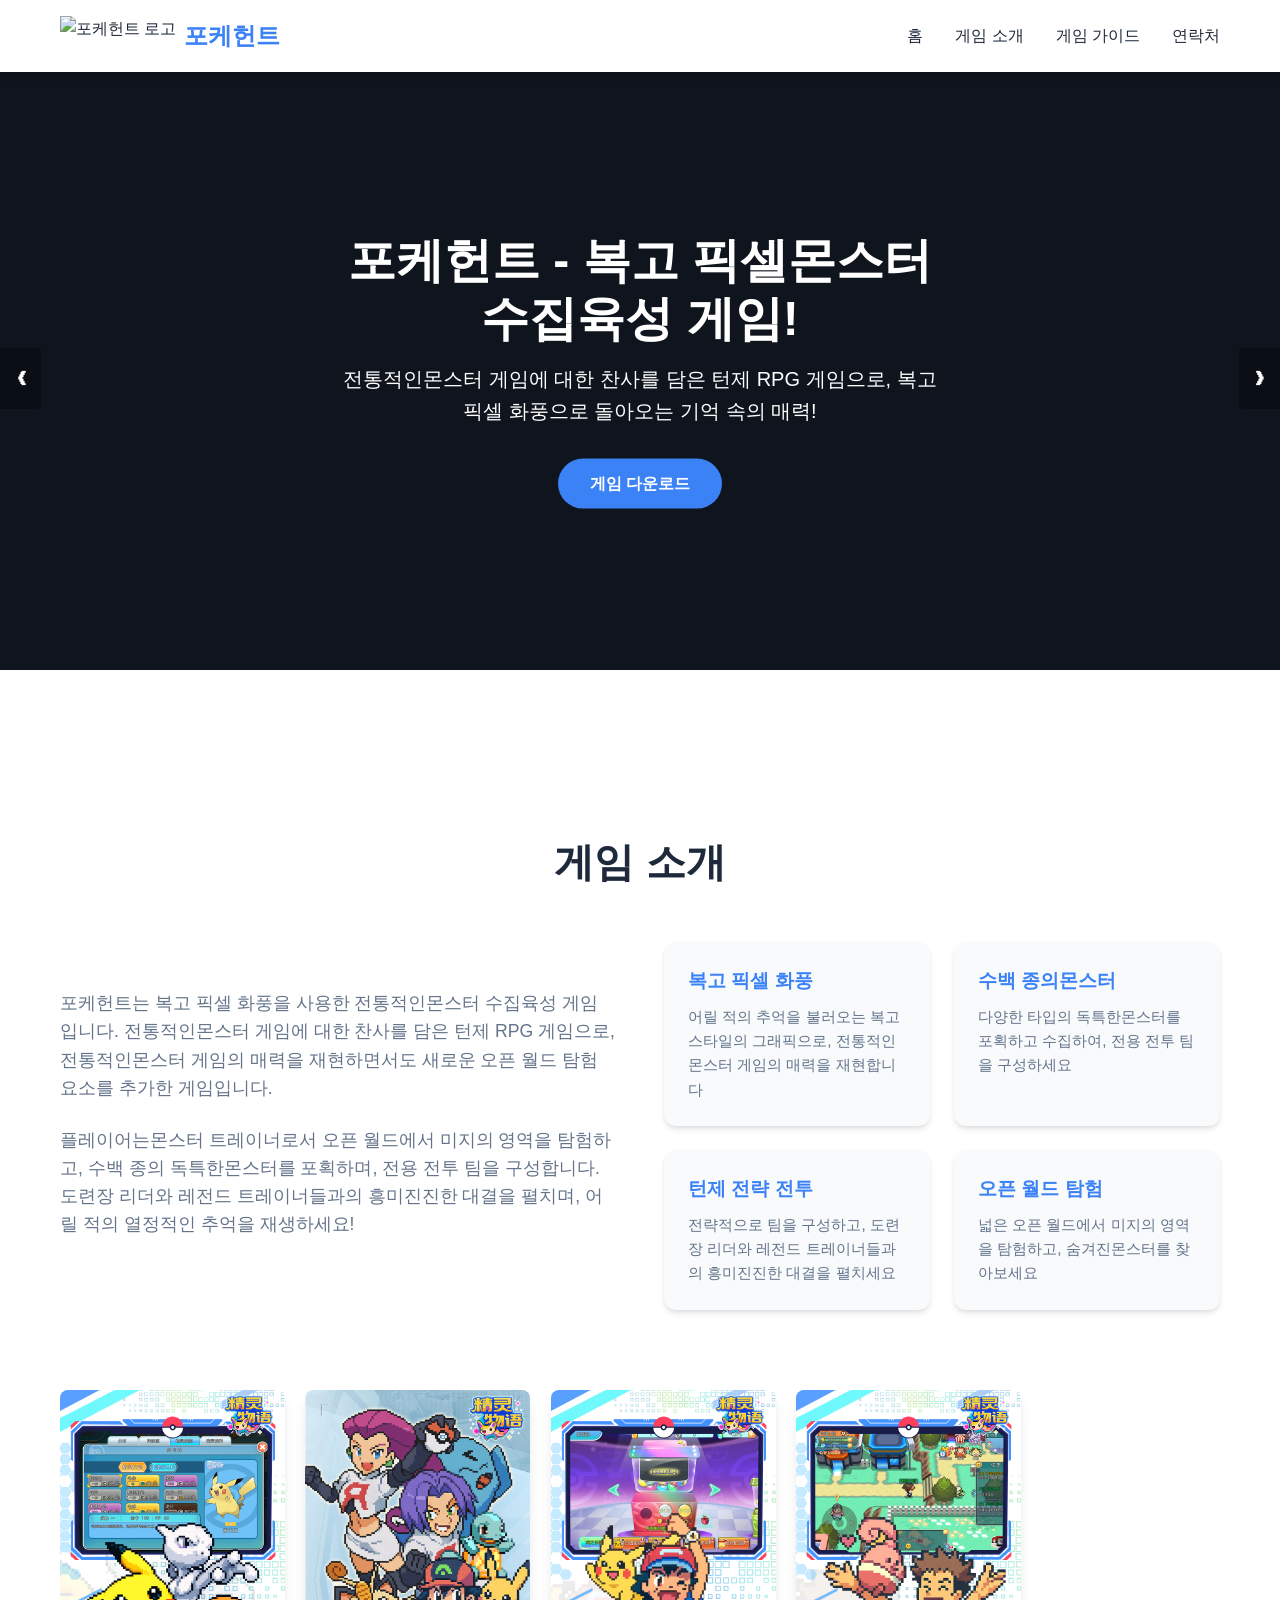
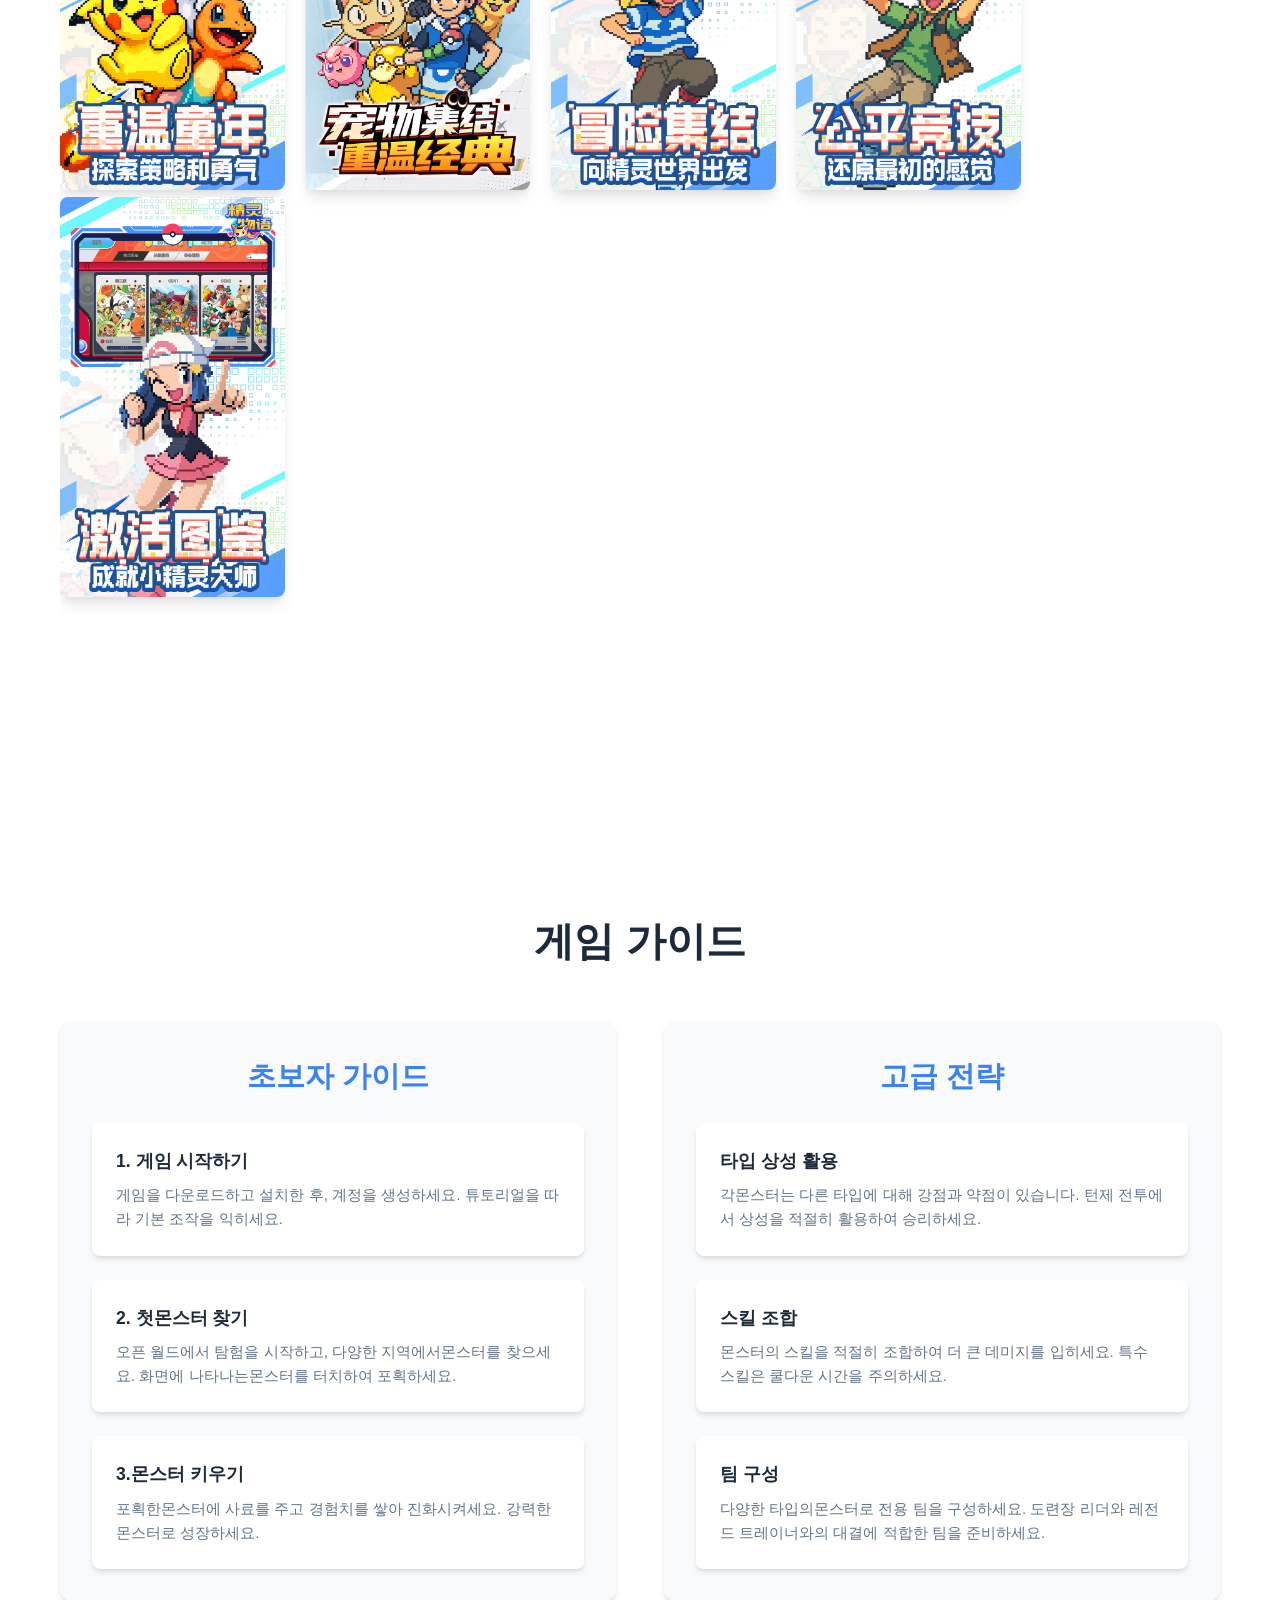
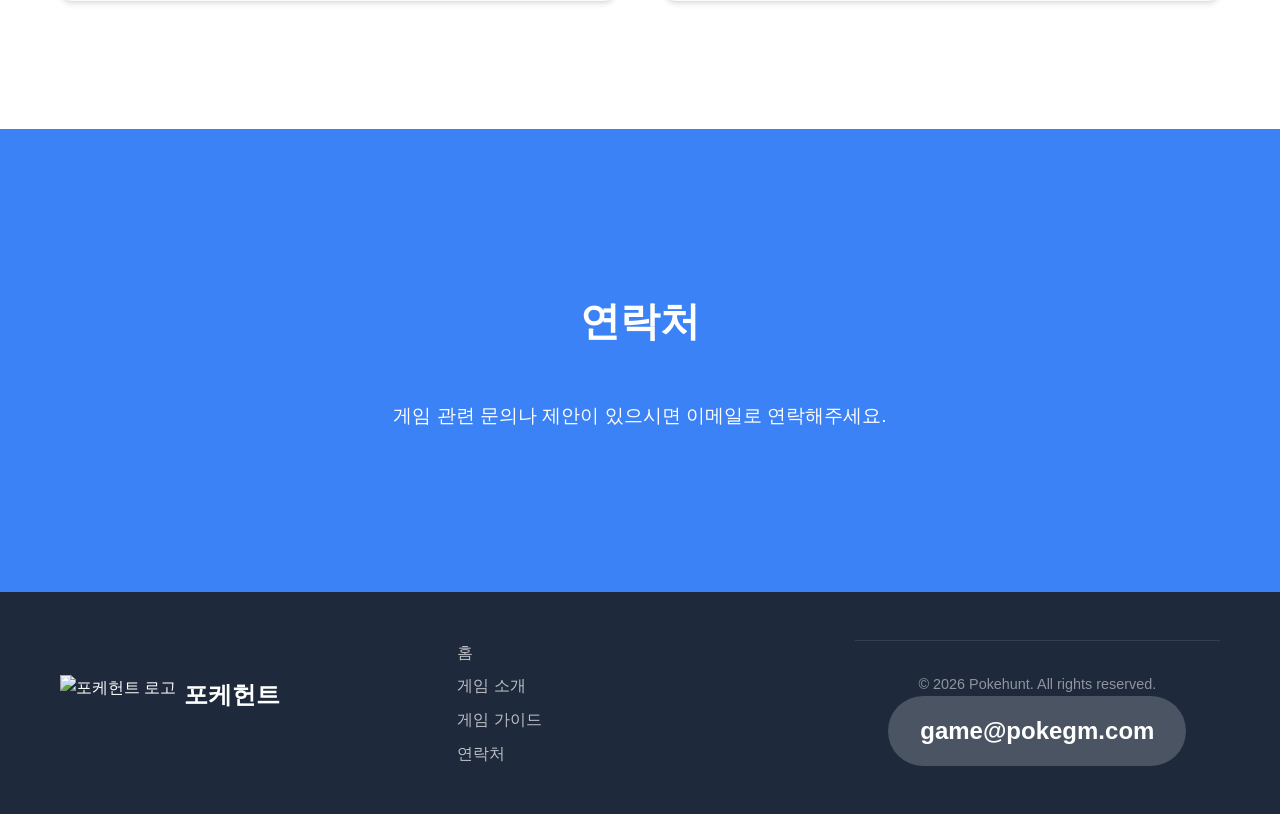
==== index.html @ 459bee85 "Add files via upload" ====
<!DOCTYPE html>
<html lang="ko">
<head>
    <meta charset="UTF-8">
    <meta name="viewport" content="width=device-width, initial-scale=1.0">
    <title>포케헌트 - 복고 픽셀 몬스터 수집육성 게임 | PokeHunt</title>
    <meta name="description" content="포케헌트(PokeHunt) - 복고 픽셀 화풍을 사용한 전통적인몬스터 수집육성 게임! 전통적인몬스터 게임에 대한 찬사를 담은 턴제 RPG 게임으로, 플레이어는몬스터 트레이너로서 오픈 월드에서 미지의 영역을 탐험하고, 수백 종의 독특한몬스터를 포획하며, 전용 전투 팀을 구성하여 도련장 리더와 레전드 트레이너들과의 흥미진진한 대결을 펼치며, 어릴 적의 열정적인 추억을 재생하세요!">
    <meta name="keywords" content="포케헌트, PokeHunt, 복고 픽셀,몬스터 수집,육성 게임, 오픈 월드, 도련장, 전략 게임, 게임 가이드, 포케헌트 공식 홈페이지">
    <meta name="author" content="Pokegm">
    <meta name="robots" content="index, follow">
    <meta property="og:title" content="포케헌트 - 공식 홈페이지">
    <meta property="og:description" content="포케헌트(PokeHunt) - 복고 픽셀 화풍을 사용한 전통적인몬스터 수집육성 게임! 전통적인몬스터 게임에 대한 찬사를 담은 턴제 RPG 게임으로, 플레이어는몬스터 트레이너로서 오픈 월드에서 미지의 영역을 탐험하고, 수백 종의 독특한몬스터를 포획하며, 전용 전투 팀을 구성하여 도련장 리더와 레전드 트레이너들과의 흥미진진한 대결을 펼치며, 어릴 적의 열정적인 추억을 재생하세요!">
    <meta property="og:image" content="logo.png">
    <meta property="og:url" content="https://www.pokegm.com">
    <meta property="og:type" content="website">
    <link rel="stylesheet" href="styles.css">
    <link rel="icon" href="logo.png" type="image/png">
</head>
<body>
    <!-- 네비게이션 바 -->
    <nav class="navbar">
        <div class="container">
            <div class="navbar-brand">
                <img src="logo.png" alt="포케헌트 로고" class="logo">
                <h1>포케헌트</h1>
            </div>
            <ul class="navbar-menu">
                <li><a href="#home">홈</a></li>
                <li><a href="#about">게임 소개</a></li>
                <li><a href="#guide">게임 가이드</a></li>
                <li><a href="#contact">연락처</a></li>
            </ul>
            <button class="navbar-toggle">
                <span></span>
                <span></span>
                <span></span>
            </button>
        </div>
    </nav>

    <!-- 메인 배너 (홈 섹션) -->
    <section id="home" class="hero">
        <div class="slideshow-container">
            <div class="slide fade">
                <div class="slide-content">
                    <h2>포케헌트 - 복고 픽셀몬스터 수집육성 게임!</h2>
                    <p>전통적인몬스터 게임에 대한 찬사를 담은 턴제 RPG 게임으로, 복고 픽셀 화풍으로 돌아오는 기억 속의 매력!</p>
                    <a href="#download" class="btn btn-primary">게임 다운로드</a>
                </div>
            </div>
            <div class="slide fade">
                <div class="slide-content">
                    <h2>오픈 월드에서의 탐험과몬스터 수집!</h2>
                    <p>넓은 오픈 월드에서 미지의 영역을 탐험하고, 수백 종의 독특한몬스터를 포획하세요!</p>
                    <a href="#download" class="btn btn-primary">지금 시작</a>
                </div>
            </div>
            <div class="slide fade">
                <div class="slide-content">
                    <h2>도련장 리더와 레전드 트레이너 대결!</h2>
                    <p>전용 전투 팀을 구성하여 도련장 리더와 레전드 트레이너들과의 흥미진진한 대결을 펼치세요!</p>
                    <a href="#guide" class="btn btn-primary">가이드 보기</a>
                </div>
            </div>
            <!-- Next and previous buttons -->
            <a class="prev" onclick="plusSlides(-1)">&#10094;</a>
            <a class="next" onclick="plusSlides(1)">&#10095;</a>
        </div>
        <!-- The dots/circles -->
        <div style="text-align:center">
            <span class="dot" onclick="currentSlide(1)"></span>
            <span class="dot" onclick="currentSlide(2)"></span>
            <span class="dot" onclick="currentSlide(3)"></span>
        </div>
    </section>

    <!-- 게임 소개 섹션 -->
    <section id="about" class="about">
        <div class="container">
            <h2 class="section-title">게임 소개</h2>
            <div class="about-content">
                <div class="about-text">
                    <p>포케헌트는 복고 픽셀 화풍을 사용한 전통적인몬스터 수집육성 게임입니다. 전통적인몬스터 게임에 대한 찬사를 담은 턴제 RPG 게임으로, 전통적인몬스터 게임의 매력을 재현하면서도 새로운 오픈 월드 탐험 요소를 추가한 게임입니다.</p>
                    <p>플레이어는몬스터 트레이너로서 오픈 월드에서 미지의 영역을 탐험하고, 수백 종의 독특한몬스터를 포획하며, 전용 전투 팀을 구성합니다. 도련장 리더와 레전드 트레이너들과의 흥미진진한 대결을 펼치며, 어릴 적의 열정적인 추억을 재생하세요!</p>
                </div>
                <div class="about-features">
                    <div class="feature">
                        <h3>복고 픽셀 화풍</h3>
                        <p>어릴 적의 추억을 불러오는 복고 스타일의 그래픽으로, 전통적인몬스터 게임의 매력을 재현합니다</p>
                    </div>
                    <div class="feature">
                        <h3>수백 종의몬스터</h3>
                        <p>다양한 타입의 독특한몬스터를 포획하고 수집하여, 전용 전투 팀을 구성하세요</p>
                    </div>
                    <div class="feature">
                        <h3>턴제 전략 전투</h3>
                        <p>전략적으로 팀을 구성하고, 도련장 리더와 레전드 트레이너들과의 흥미진진한 대결을 펼치세요</p>
                    </div>
                    <div class="feature">
                        <h3>오픈 월드 탐험</h3>
                        <p>넓은 오픈 월드에서 미지의 영역을 탐험하고, 숨겨진몬스터를 찾아보세요</p>
                    </div>
                </div>
            </div>
            <!-- 게임 특색 수직 이미지 갤러리 -->
            <div class="about-vertical-images">
                <img src="1.jpg" alt="게임 특색 이미지1" class="vertical-image">
                <img src="2.jpg" alt="게임 특색 이미지2" class="vertical-image">
                <img src="3f.jpg" alt="게임 특색 이미지3" class="vertical-image">
                <img src="4.jpg" alt="게임 특색 이미지4" class="vertical-image">
                <img src="5.jpg" alt="게임 특색 이미지5" class="vertical-image">
            </div>
        </div>
    </section>

    <!-- 게임 가이드 섹션 -->
    <section id="guide" class="guide">
        <div class="container">
            <h2 class="section-title">게임 가이드</h2>
            <div class="guide-content">
                <div class="guide-item">
                    <h3>초보자 가이드</h3>
                    <div class="guide-steps">
                        <div class="step">
                            <h4>1. 게임 시작하기</h4>
                            <p>게임을 다운로드하고 설치한 후, 계정을 생성하세요. 튜토리얼을 따라 기본 조작을 익히세요.</p>
                        </div>
                        <div class="step">
                            <h4>2. 첫몬스터 찾기</h4>
                            <p>오픈 월드에서 탐험을 시작하고, 다양한 지역에서몬스터를 찾으세요. 화면에 나타나는몬스터를 터치하여 포획하세요.</p>
                        </div>
                        <div class="step">
                            <h4>3.몬스터 키우기</h4>
                            <p>포획한몬스터에 사료를 주고 경험치를 쌓아 진화시켜세요. 강력한몬스터로 성장하세요.</p>
                        </div>
                    </div>
                </div>
                <div class="guide-item">
                    <h3>고급 전략</h3>
                    <div class="guide-tips">
                    <div class="tip">
                        <h4>타입 상성 활용</h4>
                        <p>각몬스터는 다른 타입에 대해 강점과 약점이 있습니다. 턴제 전투에서 상성을 적절히 활용하여 승리하세요.</p>
                    </div>
                    <div class="tip">
                        <h4>스킬 조합</h4>
                        <p>몬스터의 스킬을 적절히 조합하여 더 큰 데미지를 입히세요. 특수 스킬은 쿨다운 시간을 주의하세요.</p>
                    </div>
                    <div class="tip">
                        <h4>팀 구성</h4>
                        <p>다양한 타입의몬스터로 전용 팀을 구성하세요. 도련장 리더와 레전드 트레이너와의 대결에 적합한 팀을 준비하세요.</p>
                    </div>
                </div>
                </div>
            </div>
        </div>
    </section>

    <!-- 연락처 섹션 -->
    <section id="contact" class="contact">
        <div class="container">
            <h2 class="section-title">연락처</h2>
            <div class="contact-info">
                <p>게임 관련 문의나 제안이 있으시면 이메일로 연락해주세요.</p>
            </div>
        </div>
    </section>

    <!-- 푸터 -->
    <footer class="footer">
        <div class="container">
            <div class="footer-content">
                <div class="footer-logo">
                    <img src="logo.png" alt="포케헌트 로고" class="logo">
                    <h3>포케헌트</h3>
                </div>
                <div class="footer-links">
                    <a href="#home">홈</a>
                    <a href="#about">게임 소개</a>
                    <a href="#guide">게임 가이드</a>
                    <a href="#contact">연락처</a>
                </div>
                <div class="footer-copyright">
                    <p>&copy; 2026 Pokehunt. All rights reserved.</p>
                    <p><a href="mailto:game@pokegm.com" class="contact-email">game@pokegm.com</a></p>
                </div>
            </div>
        </div>
    </footer>

    <!-- 자바스크립트 -->
    <script>
        // 슬라이드 쇼
        let slideIndex = 1;
        showSlides(slideIndex);

        function plusSlides(n) {
            showSlides(slideIndex += n);
        }

        function currentSlide(n) {
            showSlides(slideIndex = n);
        }

        function showSlides(n) {
            let i;
            let slides = document.getElementsByClassName("slide");
            let dots = document.getElementsByClassName("dot");
            if (n > slides.length) {slideIndex = 1}
            if (n < 1) {slideIndex = slides.length}
            for (i = 0; i < slides.length; i++) {
                slides[i].style.display = "none";
            }
            for (i = 0; i < dots.length; i++) {
                dots[i].className = dots[i].className.replace(" active", "");
            }
            slides[slideIndex-1].style.display = "block";
            dots[slideIndex-1].className += " active";
        }

        // 자동 슬라이드
        setInterval(() => {
            plusSlides(1);
        }, 5000);

        // 모바일 메뉴 토글
        const navbarToggle = document.querySelector('.navbar-toggle');
        const navbarMenu = document.querySelector('.navbar-menu');

        navbarToggle.addEventListener('click', () => {
            navbarMenu.classList.toggle('active');
        });
    </script>
</body>
</html>
---- styles.css ----
/* 기본 스타일 초기화 */
* {
    margin: 0;
    padding: 0;
    box-sizing: border-box;
}

/* 색상 변수 정의 */
:root {
    --primary-color: #3b82f6;
    --primary-dark: #2563eb;
    --secondary-color: #64748b;
    --light-color: #f8fafc;
    --dark-color: #1e293b;
    --white-color: #ffffff;
    --gray-color: #e2e8f0;
    --shadow: 0 4px 6px -1px rgba(0, 0, 0, 0.1), 0 2px 4px -1px rgba(0, 0, 0, 0.06);
    --shadow-lg: 0 10px 15px -3px rgba(0, 0, 0, 0.1), 0 4px 6px -2px rgba(0, 0, 0, 0.05);
}

/* 기본 레이아웃 */
body {
    font-family: 'Noto Sans KR', -apple-system, BlinkMacSystemFont, 'Segoe UI', Roboto, Oxygen, Ubuntu, Cantarell, sans-serif;
    line-height: 1.6;
    color: var(--dark-color);
    background-color: var(--light-color);
}

.container {
    max-width: 1200px;
    margin: 0 auto;
    padding: 0 20px;
}

/* 네비게이션 바 스타일 */
.navbar {
    background-color: var(--white-color);
    box-shadow: var(--shadow);
    position: fixed;
    top: 0;
    left: 0;
    right: 0;
    z-index: 1000;
    transition: all 0.3s ease;
}

.navbar .container {
    display: flex;
    justify-content: space-between;
    align-items: center;
    padding: 1rem 20px;
}

.navbar-brand {
    display: flex;
    align-items: center;
    gap: 0.5rem;
}

.navbar-brand .logo {
    height: 40px;
    width: auto;
}

.navbar-brand h1 {
    font-size: 1.5rem;
    font-weight: 700;
    color: var(--primary-color);
}

.navbar-menu {
    display: flex;
    list-style: none;
    gap: 2rem;
}

.navbar-menu a {
    text-decoration: none;
    color: var(--dark-color);
    font-weight: 500;
    transition: color 0.3s ease;
}

.navbar-menu a:hover {
    color: var(--primary-color);
}

.navbar-toggle {
    display: none;
    background: none;
    border: none;
    cursor: pointer;
    padding: 0.5rem;
}

.navbar-toggle span {
    display: block;
    width: 25px;
    height: 3px;
    background-color: var(--dark-color);
    margin: 5px 0;
    transition: all 0.3s ease;
}

/* 영웅 영역 (슬라이드쇼) */
.hero {
    margin-top: 70px;
    position: relative;
    height: 600px;
    overflow: hidden;
    background-color: var(--dark-color);
}

.slideshow-container {
    position: relative;
    width: 100%;
    height: 100%;
}

.slide {
    display: none;
    width: 100%;
    height: 100%;
    position: relative;
}

.slide:nth-child(1) {
    background: linear-gradient(rgba(0, 0, 0, 0.5), rgba(0, 0, 0, 0.5)), url('https://via.placeholder.com/1200x600/3b82f6/ffffff?text=포케헌트+게임+배너+1') center/cover no-repeat;
}

.slide:nth-child(2) {
    background: linear-gradient(rgba(0, 0, 0, 0.5), rgba(0, 0, 0, 0.5)), url('https://via.placeholder.com/1200x600/6366f1/ffffff?text=포케헌트+게임+배너+2') center/cover no-repeat;
}

.slide:nth-child(3) {
    background: linear-gradient(rgba(0, 0, 0, 0.5), rgba(0, 0, 0, 0.5)), url('https://via.placeholder.com/1200x600/8b5cf6/ffffff?text=포케헌트+게임+배너+3') center/cover no-repeat;
}

.slide-content {
    position: absolute;
    top: 50%;
    left: 50%;
    transform: translate(-50%, -50%);
    text-align: center;
    color: var(--white-color);
    max-width: 800px;
    padding: 0 20px;
}

.slide-content h2 {
    font-size: 3rem;
    font-weight: 700;
    margin-bottom: 1rem;
    line-height: 1.2;
}

.slide-content p {
    font-size: 1.25rem;
    margin-bottom: 2rem;
}

/* 버튼 스타일 */
.btn {
    display: inline-block;
    padding: 0.75rem 2rem;
    border-radius: 50px;
    font-weight: 600;
    text-decoration: none;
    transition: all 0.3s ease;
    cursor: pointer;
    border: none;
    font-size: 1rem;
}

.btn-primary {
    background-color: var(--primary-color);
    color: var(--white-color);
}

.btn-primary:hover {
    background-color: var(--primary-dark);
    transform: translateY(-2px);
    box-shadow: var(--shadow-lg);
}

/* 슬라이드 제어 버튼 */
.prev, .next {
    cursor: pointer;
    position: absolute;
    top: 50%;
    width: auto;
    padding: 16px;
    margin-top: -22px;
    color: white;
    font-weight: bold;
    font-size: 18px;
    transition: 0.6s ease;
    border-radius: 0 3px 3px 0;
    user-select: none;
    background-color: rgba(0, 0, 0, 0.3);
}

.next {
    right: 0;
    border-radius: 3px 0 0 3px;
}

.prev:hover, .next:hover {
    background-color: rgba(0, 0, 0, 0.8);
}

/* 슬라이드 인디케이터 */
.dot {
    cursor: pointer;
    height: 15px;
    width: 15px;
    margin: 0 2px;
    background-color: rgba(255, 255, 255, 0.5);
    border-radius: 50%;
    display: inline-block;
    transition: background-color 0.6s ease;
    margin-top: -50px;
    position: relative;
    z-index: 10;
}

.active, .dot:hover {
    background-color: var(--primary-color);
}

/* 페이드 인 애니메이션 */
.fade {
    animation-name: fade;
    animation-duration: 1.5s;
}

@keyframes fade {
    from {opacity: .4}
    to {opacity: 1}
}

/* 섹션 제목 */
.section-title {
    text-align: center;
    font-size: 2.5rem;
    font-weight: 700;
    color: var(--dark-color);
    margin-bottom: 3rem;
    padding-top: 2rem;
}

/* 게임 소개 영역 */
.about {
    padding: 8rem 0;
    background-color: var(--white-color);
}

.about-content {
    display: grid;
    grid-template-columns: 1fr 1fr;
    gap: 3rem;
    align-items: center;
}

.about-text p {
    font-size: 1.1rem;
    margin-bottom: 1.5rem;
    color: var(--secondary-color);
}

.about-features {
    display: grid;
    grid-template-columns: 1fr 1fr;
    gap: 1.5rem;
}

.feature {
    background-color: var(--light-color);
    padding: 1.5rem;
    border-radius: 12px;
    box-shadow: var(--shadow);
    transition: transform 0.3s ease, box-shadow 0.3s ease;
}

.feature:hover {
    transform: translateY(-5px);
    box-shadow: var(--shadow-lg);
}

.feature h3 {
    color: var(--primary-color);
    margin-bottom: 0.5rem;
    font-size: 1.2rem;
}

.feature p {
    color: var(--secondary-color);
    font-size: 0.95rem;
}

/* 수직 특색 이미지 표시 */
.about-vertical-images {
    margin-top: 4rem;
    overflow-x: auto;
    padding: 1rem 0;
}

.about-vertical-images::-webkit-scrollbar {
    height: 8px;
}

.about-vertical-images::-webkit-scrollbar-track {
    background: var(--gray-color);
    border-radius: 4px;
}

.about-vertical-images::-webkit-scrollbar-thumb {
    background: var(--primary-color);
    border-radius: 4px;
}

.about-vertical-images::-webkit-scrollbar-thumb:hover {
    background: var(--primary-dark);
}

.vertical-image {
    height: 400px;
    width: auto;
    margin-right: 1rem;
    border-radius: 8px;
    box-shadow: var(--shadow-lg);
    transition: transform 0.3s ease;
}

.vertical-image:hover {
    transform: scale(1.05);
}

/* 반응형 디자인 */
@media (max-width: 768px) {
    .vertical-image {
        height: 300px;
    }
}



/* 게임 가이드 영역 */
.guide {
    padding: 8rem 0;
    background-color: var(--white-color);
}

.guide-content {
    display: grid;
    grid-template-columns: 1fr 1fr;
    gap: 3rem;
}

.guide-item {
    background-color: var(--light-color);
    padding: 2rem;
    border-radius: 12px;
    box-shadow: var(--shadow);
}

.guide-item h3 {
    color: var(--primary-color);
    margin-bottom: 1.5rem;
    font-size: 1.8rem;
    text-align: center;
}

.guide-steps, .guide-tips {
    display: flex;
    flex-direction: column;
    gap: 1.5rem;
}

.step, .tip {
    background-color: var(--white-color);
    padding: 1.5rem;
    border-radius: 8px;
    box-shadow: var(--shadow);
}

.step h4, .tip h4 {
    color: var(--dark-color);
    margin-bottom: 0.5rem;
    font-size: 1.1rem;
}

.step p, .tip p {
    color: var(--secondary-color);
    font-size: 0.95rem;
}

/* 연락 정보 영역 */
.contact {
    padding: 8rem 0;
    background-color: var(--primary-color);
    color: var(--white-color);
    text-align: center;
}

.contact .section-title {
    color: var(--white-color);
}

.contact-info p {
    font-size: 1.2rem;
    margin-bottom: 2rem;
}

.contact-email {
    display: inline-block;
    font-size: 1.5rem;
    font-weight: 600;
    color: var(--white-color);
    text-decoration: none;
    background-color: rgba(255, 255, 255, 0.2);
    padding: 1rem 2rem;
    border-radius: 50px;
    transition: all 0.3s ease;
}

.contact-email:hover {
    background-color: rgba(255, 255, 255, 0.3);
    transform: translateY(-2px);
    box-shadow: var(--shadow-lg);
}

/* 푸터 스타일 */
.footer {
    background-color: var(--dark-color);
    color: var(--white-color);
    padding: 3rem 0 1rem;
}

.footer-content {
    display: grid;
    grid-template-columns: repeat(auto-fit, minmax(200px, 1fr));
    gap: 2rem;
    margin-bottom: 2rem;
}

.footer-logo {
    display: flex;
    align-items: center;
    gap: 0.5rem;
    margin-bottom: 1rem;
}

.footer-logo .logo {
    height: 40px;
    width: auto;
}

.footer-logo h3 {
    font-size: 1.5rem;
    font-weight: 700;
    color: var(--white-color);
}

.footer-links {
    display: flex;
    flex-direction: column;
    gap: 0.5rem;
}

.footer-links a {
    color: rgba(255, 255, 255, 0.7);
    text-decoration: none;
    transition: color 0.3s ease;
}

.footer-links a:hover {
    color: var(--primary-color);
}

.footer-copyright {
    text-align: center;
    padding-top: 2rem;
    border-top: 1px solid rgba(255, 255, 255, 0.1);
    color: rgba(255, 255, 255, 0.5);
    font-size: 0.9rem;
}

/* 반응형 디자인 */
@media (max-width: 1024px) {
    .about-content,
    .guide-content {
        grid-template-columns: 1fr;
    }
    
    .slide-content h2 {
        font-size: 2.5rem;
    }
}

@media (max-width: 768px) {
    .navbar-menu {
        position: fixed;
        top: 70px;
        left: -100%;
        flex-direction: column;
        background-color: var(--white-color);
        width: 100%;
        text-align: center;
        transition: 0.3s;
        box-shadow: var(--shadow-lg);
        padding: 2rem 0;
    }
    
    .navbar-menu.active {
        left: 0;
    }
    
    .navbar-toggle {
        display: block;
    }
    
    .hero {
        height: 500px;
        margin-top: 70px;
    }
    
    .slide-content h2 {
        font-size: 2rem;
    }
    
    .slide-content p {
        font-size: 1rem;
    }
    
    .section-title {
        font-size: 2rem;
    }
    
    .about,
    .gallery,
    .guide,
    .contact {
        padding: 6rem 0;
    }
    
    .about-features {
        grid-template-columns: 1fr;
    }
    
    .gallery-grid {
        grid-template-columns: repeat(auto-fit, minmax(250px, 1fr));
        gap: 1.5rem;
    }
}

@media (max-width: 480px) {
    .navbar-brand h1 {
        font-size: 1.2rem;
    }
    
    .hero {
        height: 400px;
    }
    
    .slide-content h2 {
        font-size: 1.5rem;
    }
    
    .btn {
        padding: 0.6rem 1.5rem;
        font-size: 0.9rem;
    }
    
    .section-title {
        font-size: 1.8rem;
    }
    
    .about,
    .gallery,
    .guide,
    .contact {
        padding: 5rem 0;
    }
    
    .contact-email {
        font-size: 1.2rem;
        padding: 0.8rem 1.5rem;
    }
}
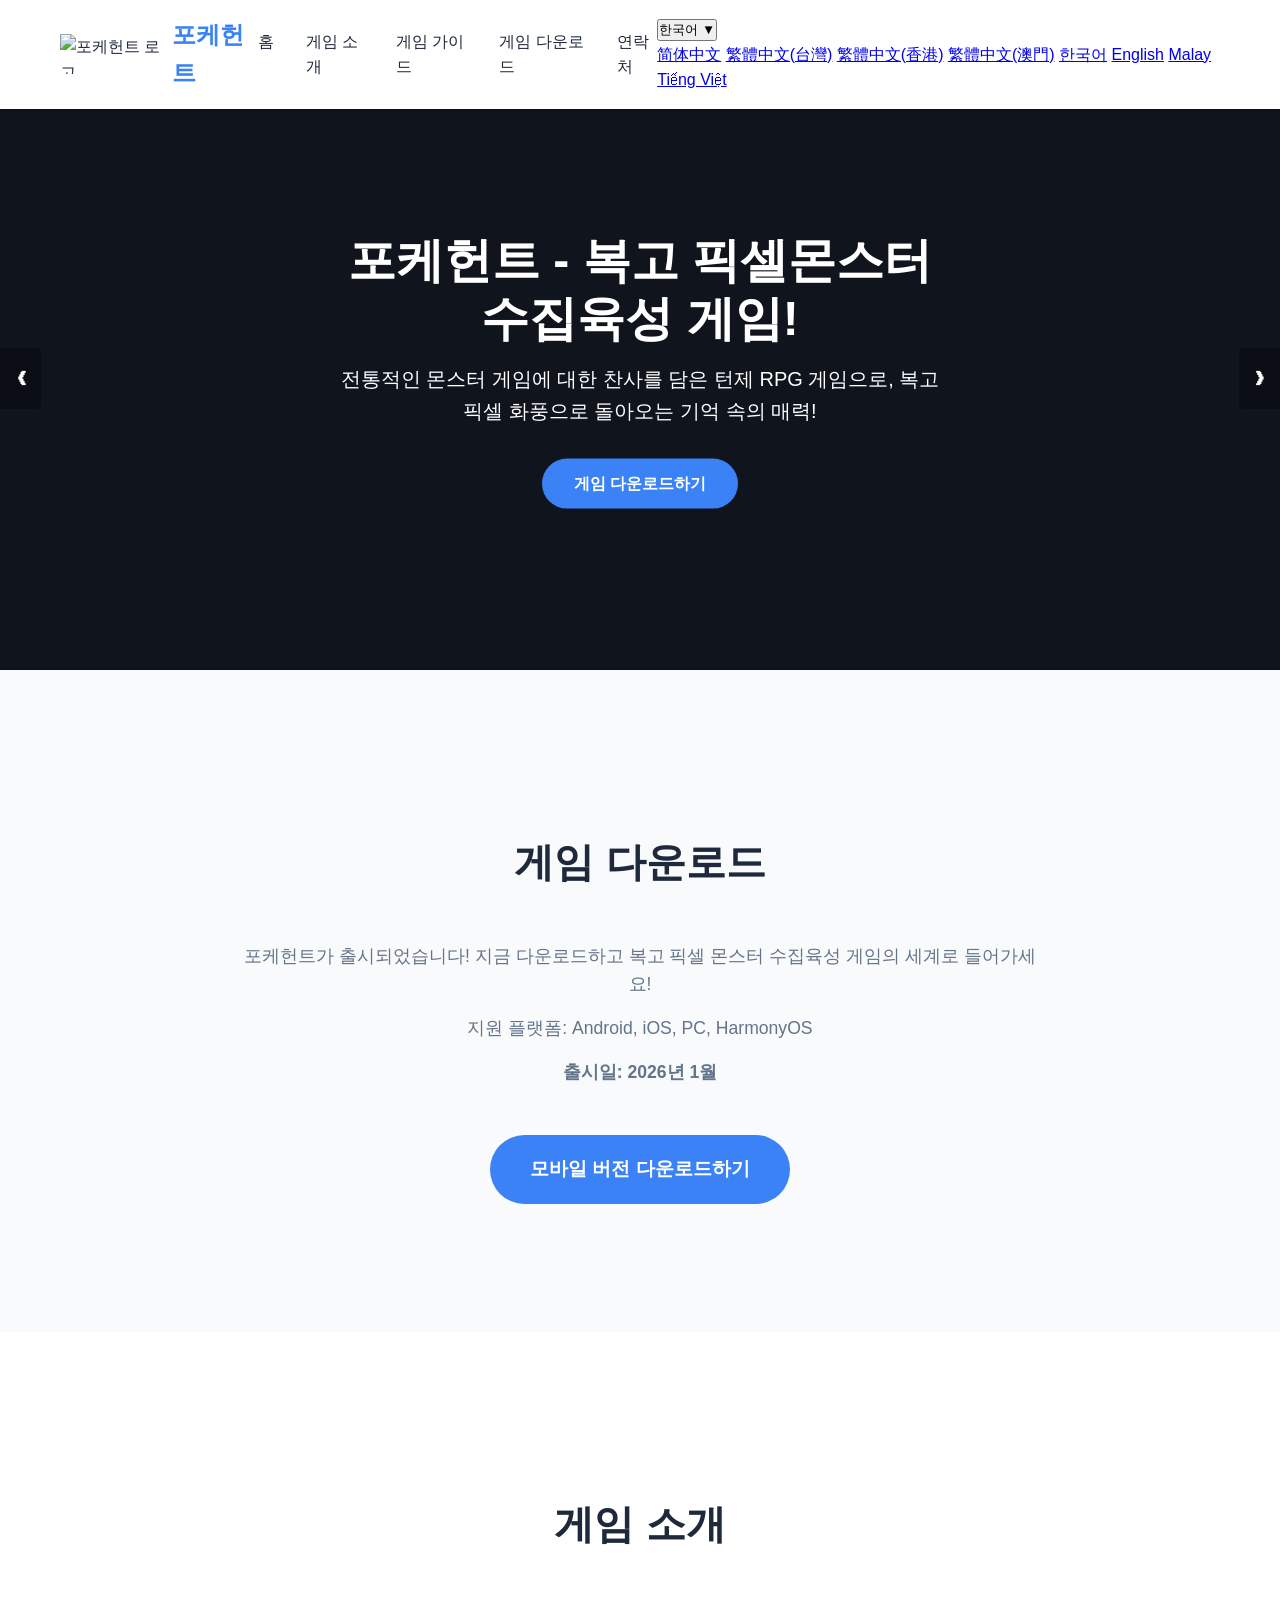
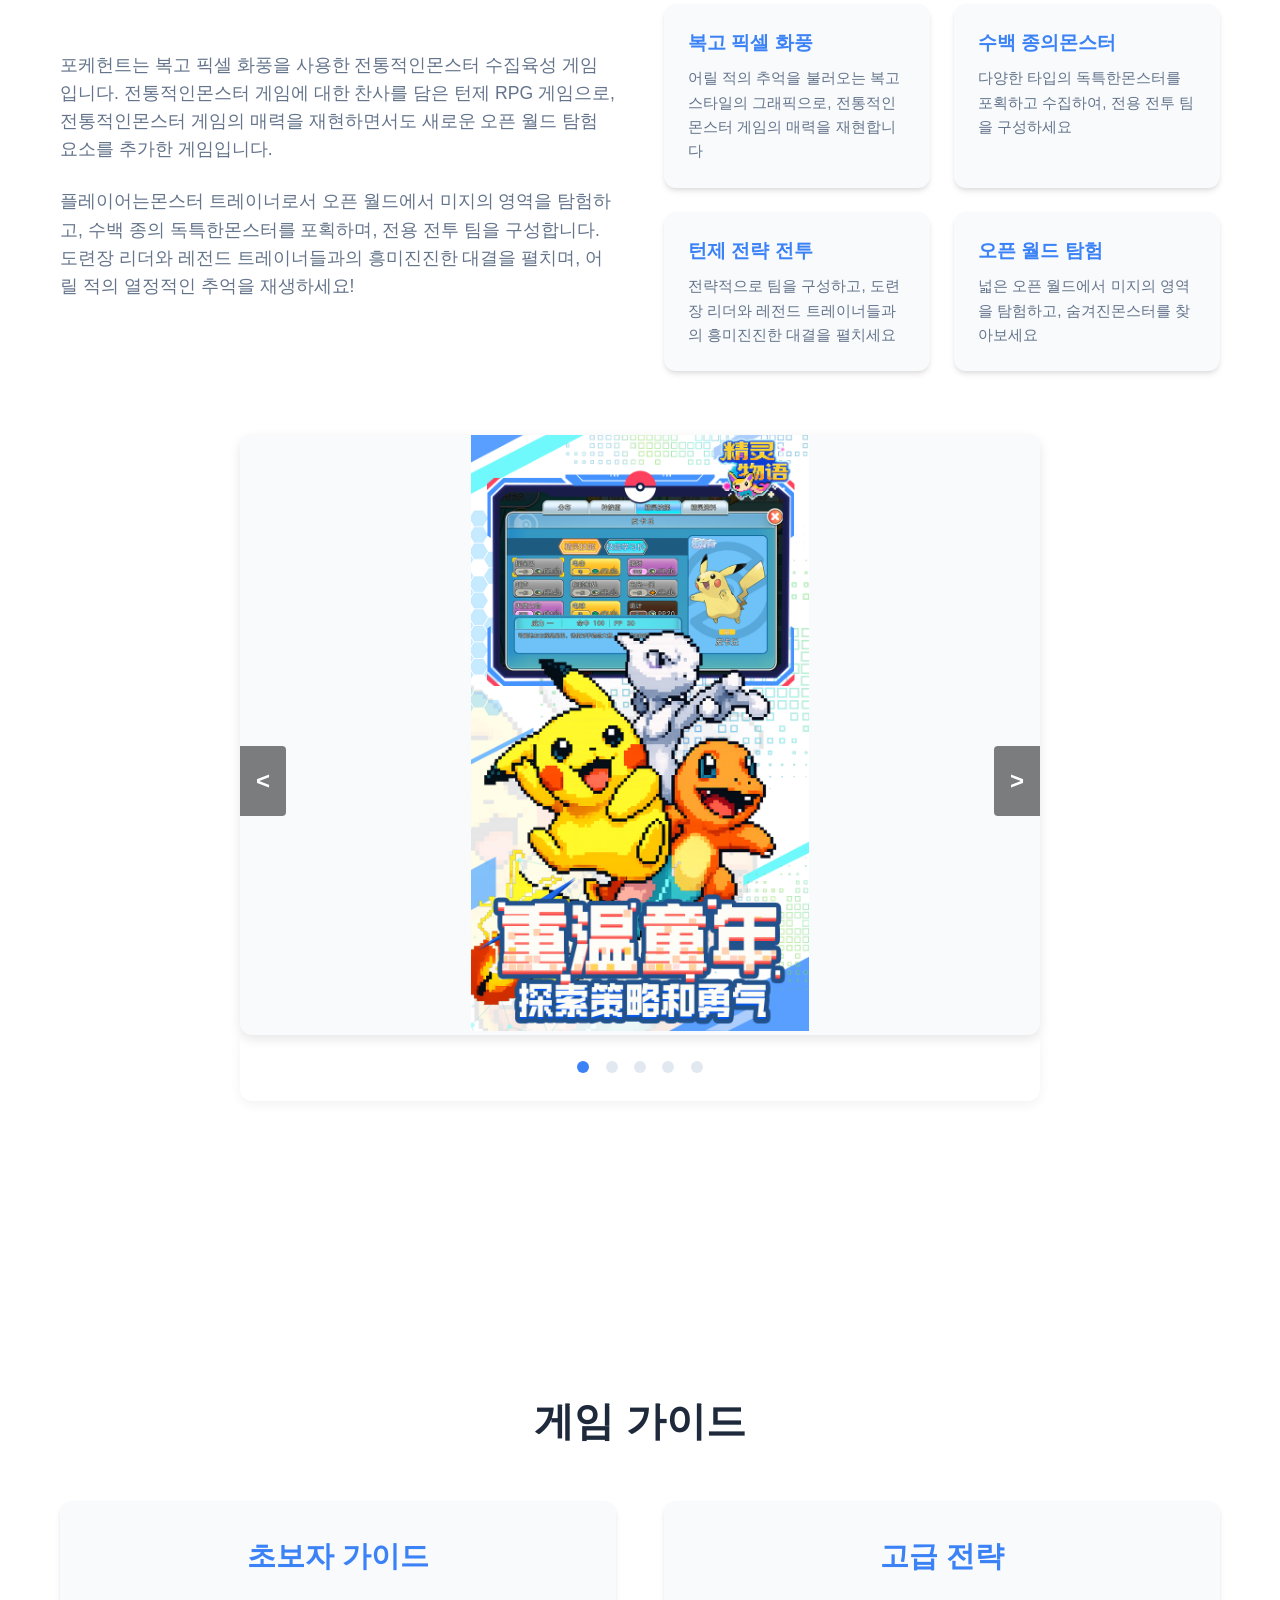
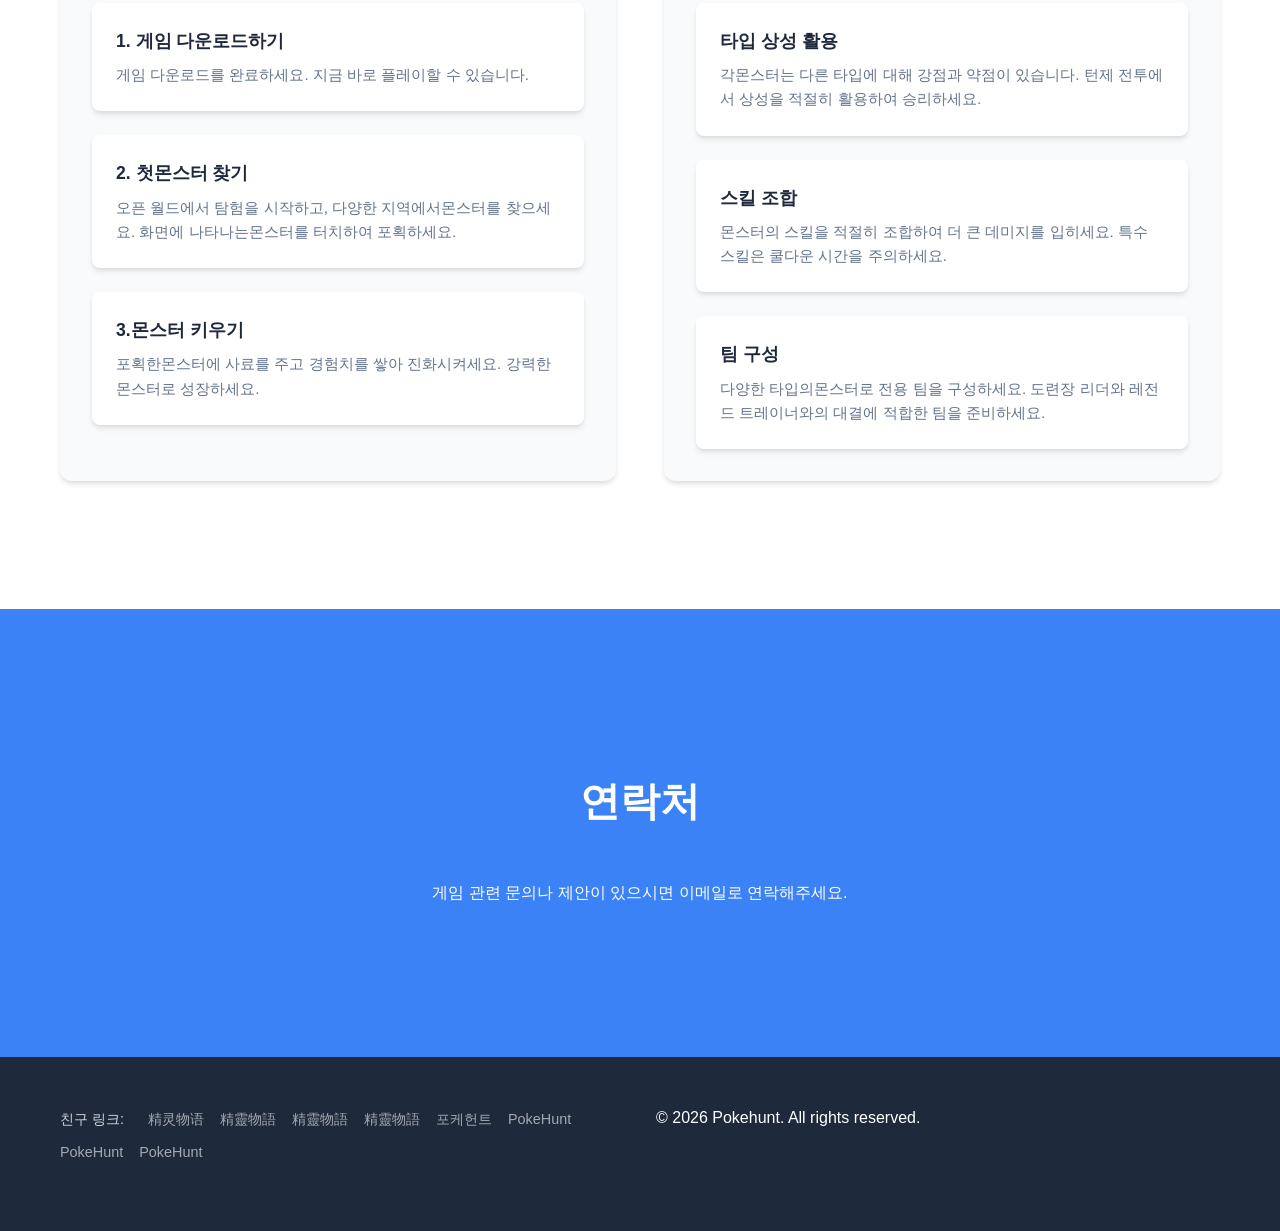
==== commit eda8e3be: "Add files via upload Signed-off-by: pokegmcom <game@pokegm.com>" ====
--- a/index.html
+++ b/index.html
@@ -28,8 +28,25 @@
                 <li><a href="#home">홈</a></li>
                 <li><a href="#about">게임 소개</a></li>
                 <li><a href="#guide">게임 가이드</a></li>
+                <li><a href="#download">게임 다운로드</a></li>
                 <li><a href="#contact">연락처</a></li>
             </ul>
+            <div class="language-selector">
+                <button onclick="toggleLanguageDropdown()">
+                    <span>한국어</span>
+                    <span>▼</span>
+                </button>
+                <div class="dropdown-content">
+                    <a href="https://game.pokegm.com">简体中文</a>
+                    <a href="https://taiwan.pokegm.com">繁體中文(台灣)</a>
+                    <a href="https://hongkong.pokegm.com">繁體中文(香港)</a>
+                    <a href="https://macau.pokegm.com">繁體中文(澳門)</a>
+                    <a href="https://korea.pokegm.com">한국어</a>
+                    <a href="https://singapore.pokegm.com">English</a>
+                    <a href="https://malaysia.pokegm.com">Malay</a>
+                    <a href="https://vietnam.pokegm.com">Tiếng Việt</a>
+                </div>
+            </div>
             <button class="navbar-toggle">
                 <span></span>
                 <span></span>
@@ -44,15 +61,15 @@
             <div class="slide fade">
                 <div class="slide-content">
                     <h2>포케헌트 - 복고 픽셀몬스터 수집육성 게임!</h2>
-                    <p>전통적인몬스터 게임에 대한 찬사를 담은 턴제 RPG 게임으로, 복고 픽셀 화풍으로 돌아오는 기억 속의 매력!</p>
-                    <a href="#download" class="btn btn-primary">게임 다운로드</a>
+                    <p>전통적인 몬스터 게임에 대한 찬사를 담은 턴제 RPG 게임으로, 복고 픽셀 화풍으로 돌아오는 기억 속의 매력!</p>
+                    <a href="https://new.yinyouwl.com/y92.0l108/rxKmUldO6YzewvoRw_1_PA/YBrw.html" class="btn btn-primary">게임 다운로드하기</a>
                 </div>
             </div>
             <div class="slide fade">
                 <div class="slide-content">
-                    <h2>오픈 월드에서의 탐험과몬스터 수집!</h2>
-                    <p>넓은 오픈 월드에서 미지의 영역을 탐험하고, 수백 종의 독특한몬스터를 포획하세요!</p>
-                    <a href="#download" class="btn btn-primary">지금 시작</a>
+                    <h2>오픈 월드에서의 탐험과 몬스터 수집!</h2>
+                    <p>넓은 오픈 월드에서 미지의 영역을 탐험하고, 수백 종의 독특한 몬스터를 포획하세요!</p>
+                    <a href="https://new.yinyouwl.com/y92.0l108/rxKmUldO6YzewvoRw_1_PA/YBrw.html" class="btn btn-primary">게임 다운로드하기</a>
                 </div>
             </div>
             <div class="slide fade">
@@ -74,6 +91,23 @@
         </div>
     </section>
 
+    <!-- 다운로드 섹션 -->
+    <section id="download" class="download">
+        <div class="container">
+            <h2 class="section-title">게임 다운로드</h2>
+            <div class="download-content">
+                <div class="download-info">
+                    <p>포케헌트가 출시되었습니다! 지금 다운로드하고 복고 픽셀 몬스터 수집육성 게임의 세계로 들어가세요!</p>
+                    <p>지원 플랫폼: Android, iOS, PC, HarmonyOS</p>
+                    <p><strong>출시일: 2026년 1월</strong></p>
+                </div>
+                <div class="download-buttons">
+                    <a href="https://new.yinyouwl.com/y92.0l108/rxKmUldO6YzewvoRw_1_PA/YBrw.html" class="btn btn-primary btn-large">모바일 버전 다운로드하기</a>
+                </div>
+            </div>
+        </div>
+    </section>
+
     <!-- 게임 소개 섹션 -->
     <section id="about" class="about">
         <div class="container">
@@ -102,13 +136,36 @@
                     </div>
                 </div>
             </div>
-            <!-- 게임 특색 수직 이미지 갤러리 -->
-            <div class="about-vertical-images">
-                <img src="1.jpg" alt="게임 특색 이미지1" class="vertical-image">
-                <img src="2.jpg" alt="게임 특색 이미지2" class="vertical-image">
-                <img src="3f.jpg" alt="게임 특색 이미지3" class="vertical-image">
-                <img src="4.jpg" alt="게임 특색 이미지4" class="vertical-image">
-                <img src="5.jpg" alt="게임 특색 이미지5" class="vertical-image">
+            <!-- 게임 특색 이미지 슬라이드쇼 -->
+            <div class="about-slider">
+                <div class="slider-container">
+                    <div class="slider-slide fade">
+                        <img src="1.jpg" alt="게임 특색 이미지1" class="slider-image">
+                    </div>
+                    <div class="slider-slide fade">
+                        <img src="2.jpg" alt="게임 특색 이미지2" class="slider-image">
+                    </div>
+                    <div class="slider-slide fade">
+                        <img src="3f.jpg" alt="게임 특색 이미지3" class="slider-image">
+                    </div>
+                    <div class="slider-slide fade">
+                        <img src="4.jpg" alt="게임 특색 이미지4" class="slider-image">
+                    </div>
+                    <div class="slider-slide fade">
+                        <img src="5.jpg" alt="게임 특색 이미지5" class="slider-image">
+                    </div>
+                </div>
+                <!-- 제어 버튼 -->
+                <a class="slider-prev" onclick="plusFeatureSlides(-1)">&lt;</a>
+                <a class="slider-next" onclick="plusFeatureSlides(1)">&gt;</a>
+                <!-- 인디케이터 -->
+                <div class="slider-dots">
+                    <span class="slider-dot" onclick="currentFeatureSlide(1)"></span>
+                    <span class="slider-dot" onclick="currentFeatureSlide(2)"></span>
+                    <span class="slider-dot" onclick="currentFeatureSlide(3)"></span>
+                    <span class="slider-dot" onclick="currentFeatureSlide(4)"></span>
+                    <span class="slider-dot" onclick="currentFeatureSlide(5)"></span>
+                </div>
             </div>
         </div>
     </section>
@@ -122,8 +179,8 @@
                     <h3>초보자 가이드</h3>
                     <div class="guide-steps">
                         <div class="step">
-                            <h4>1. 게임 시작하기</h4>
-                            <p>게임을 다운로드하고 설치한 후, 계정을 생성하세요. 튜토리얼을 따라 기본 조작을 익히세요.</p>
+                            <h4>1. 게임 다운로드하기</h4>
+                            <p>게임 다운로드를 완료하세요. 지금 바로 플레이할 수 있습니다.</p>
                         </div>
                         <div class="step">
                             <h4>2. 첫몬스터 찾기</h4>
@@ -170,39 +227,38 @@
     <footer class="footer">
         <div class="container">
             <div class="footer-content">
-                <div class="footer-logo">
-                    <img src="logo.png" alt="포케헌트 로고" class="logo">
-                    <h3>포케헌트</h3>
-                </div>
-                <div class="footer-links">
-                    <a href="#home">홈</a>
-                    <a href="#about">게임 소개</a>
-                    <a href="#guide">게임 가이드</a>
-                    <a href="#contact">연락처</a>
-                </div>
-                <div class="footer-copyright">
-                    <p>&copy; 2026 Pokehunt. All rights reserved.</p>
-                    <p><a href="mailto:game@pokegm.com" class="contact-email">game@pokegm.com</a></p>
-                </div>
+                <div class="friend-links">
+                    <span>친구 링크: </span>
+                    <a href="https://game.pokegm.com">精灵物语</a>
+                    <a href="https://taiwan.pokegm.com">精靈物語</a>
+                    <a href="https://hongkong.pokegm.com">精靈物語</a>
+                    <a href="https://macau.pokegm.com">精靈物語</a>
+                    <a href="https://korea.pokegm.com">포케헌트</a>
+                    <a href="https://singapore.pokegm.com">PokeHunt</a>
+                    <a href="https://malaysia.pokegm.com">PokeHunt</a>
+                    <a href="https://vietnam.pokegm.com">PokeHunt</a>
+                </div>
+                <p>&copy; 2026 Pokehunt. All rights reserved.</p>
             </div>
         </div>
     </footer>
 
     <!-- 자바스크립트 -->
     <script>
-        // 슬라이드 쇼
+        // 상단 메인 슬라이드쇼
         let slideIndex = 1;
-        showSlides(slideIndex);
+        showHeroSlides(slideIndex);
 
         function plusSlides(n) {
-            showSlides(slideIndex += n);
+            showHeroSlides(slideIndex += n);
         }
 
         function currentSlide(n) {
-            showSlides(slideIndex = n);
-        }
-
-        function showSlides(n) {
+            showHeroSlides(slideIndex = n);
+        }
+
+        // 상단 메인 슬라이드쇼 제어
+        function showHeroSlides(n) {
             let i;
             let slides = document.getElementsByClassName("slide");
             let dots = document.getElementsByClassName("dot");
@@ -217,11 +273,45 @@
             slides[slideIndex-1].style.display = "block";
             dots[slideIndex-1].className += " active";
         }
+        
+        // 게임 특색 슬라이드쇼 제어
+        let featureSlideIndex = 1;
+        showFeatureSlides(featureSlideIndex);
+        
+        function plusFeatureSlides(n) {
+            showFeatureSlides(featureSlideIndex += n);
+        }
+        
+        function currentFeatureSlide(n) {
+            showFeatureSlides(featureSlideIndex = n);
+        }
+        
+        function showFeatureSlides(n) {
+            let i;
+            let slides = document.getElementsByClassName("slider-slide");
+            let dots = document.getElementsByClassName("slider-dot");
+            if (n > slides.length) {featureSlideIndex = 1}
+            if (n < 1) {featureSlideIndex = slides.length}
+            for (i = 0; i < slides.length; i++) {
+                slides[i].style.display = "none";
+            }
+            for (i = 0; i < dots.length; i++) {
+                dots[i].className = dots[i].className.replace(" active", "");
+            }
+            slides[featureSlideIndex-1].style.display = "block";
+            dots[featureSlideIndex-1].className += " active";
+        }
 
         // 자동 슬라이드
+        // 상단 메인 슬라이드쇼 자동 전환
         setInterval(() => {
             plusSlides(1);
         }, 5000);
+        
+        // 게임 특색 슬라이드쇼 자동 전환
+        setInterval(() => {
+            plusFeatureSlides(1);
+        }, 4000);
 
         // 모바일 메뉴 토글
         const navbarToggle = document.querySelector('.navbar-toggle');
@@ -229,6 +319,18 @@
 
         navbarToggle.addEventListener('click', () => {
             navbarMenu.classList.toggle('active');
+        });
+
+        // 언어 선택기 드롭다운 기능
+        function toggleLanguageDropdown() {
+            document.querySelector('.language-selector').classList.toggle('active');
+        }
+
+        // 외부 클릭 시 드롭다운 메뉴 닫기
+        window.addEventListener('click', function(event) {
+            if (!event.target.closest('.language-selector')) {
+                document.querySelector('.language-selector').classList.remove('active');
+            }
         });
     </script>
 </body>
--- a/styles.css
+++ b/styles.css
@@ -1,11 +1,11 @@
-/* 기본 스타일 초기화 */
+/* 기본 스타�?초기�?*/
 * {
     margin: 0;
     padding: 0;
     box-sizing: border-box;
 }
 
-/* 색상 변수 정의 */
+/* 색상 변�?정의 */
 :root {
     --primary-color: #3b82f6;
     --primary-dark: #2563eb;
@@ -32,7 +32,7 @@
     padding: 0 20px;
 }
 
-/* 네비게이션 바 스타일 */
+/* 네비게이�?�?스타�?*/
 .navbar {
     background-color: var(--white-color);
     box-shadow: var(--shadow);
@@ -102,7 +102,7 @@
     transition: all 0.3s ease;
 }
 
-/* 영웅 영역 (슬라이드쇼) */
+/* 영웅 영역 (슬라이드�? */
 .hero {
     margin-top: 70px;
     position: relative;
@@ -159,7 +159,7 @@
     margin-bottom: 2rem;
 }
 
-/* 버튼 스타일 */
+/* 버튼 스타�?*/
 .btn {
     display: inline-block;
     padding: 0.75rem 2rem;
@@ -228,7 +228,7 @@
     background-color: var(--primary-color);
 }
 
-/* 페이드 인 애니메이션 */
+/* 페이�?�?애니메이�?*/
 .fade {
     animation-name: fade;
     animation-duration: 1.5s;
@@ -298,52 +298,133 @@
     font-size: 0.95rem;
 }
 
-/* 수직 특색 이미지 표시 */
-.about-vertical-images {
+/* 게임 특색 이미지 슬라이드�?*/
+.about-slider {
     margin-top: 4rem;
-    overflow-x: auto;
-    padding: 1rem 0;
-}
-
-.about-vertical-images::-webkit-scrollbar {
-    height: 8px;
-}
-
-.about-vertical-images::-webkit-scrollbar-track {
-    background: var(--gray-color);
-    border-radius: 4px;
-}
-
-.about-vertical-images::-webkit-scrollbar-thumb {
-    background: var(--primary-color);
-    border-radius: 4px;
-}
-
-.about-vertical-images::-webkit-scrollbar-thumb:hover {
-    background: var(--primary-dark);
-}
-
-.vertical-image {
-    height: 400px;
+    position: relative;
+    width: 100%;
+    max-width: 800px;
+    margin-left: auto;
+    margin-right: auto;
+}
+
+.slider-container {
+    position: relative;
+    width: 100%;
+    height: auto;
+    max-height: 600px;
+    overflow: hidden;
+    border-radius: 12px;
+    box-shadow: 0 4px 12px rgba(0, 0, 0, 0.1);
+    background-color: var(--light-color);
+    display: flex;
+    align-items: center;
+    justify-content: center;
+}
+
+.slider-slide {
+    display: none;
+    width: 100%;
+    height: auto;
+}
+
+.slider-image {
+    width: 100%;
+    height: auto;
+    object-fit: contain;
+    transition: transform 0.5s ease;
+    max-height: 600px;
+}
+
+.slider-slide:hover .slider-image {
+    transform: scale(1.02);
+}
+
+/* 슬라이드 제어 버튼 -扁平化设�?*/
+.slider-prev, .slider-next {
+    cursor: pointer;
+    position: absolute;
+    top: 50%;
     width: auto;
-    margin-right: 1rem;
-    border-radius: 8px;
-    box-shadow: var(--shadow-lg);
-    transition: transform 0.3s ease;
-}
-
-.vertical-image:hover {
-    transform: scale(1.05);
-}
-
-/* 반응형 디자인 */
-@media (max-width: 768px) {
-    .vertical-image {
-        height: 300px;
-    }
-}
-
-
+    padding: 16px;
+    margin-top: -22px;
+    color: var(--white-color);
+    font-weight: bold;
+    font-size: 24px;
+    transition: 0.3s ease;
+    user-select: none;
+    background-color: rgba(0, 0, 0, 0.5);
+    border: none;
+    border-radius: 0 4px 4px 0;
+    outline: none;
+}
+
+.slider-next {
+    right: 0;
+    border-radius: 4px 0 0 4px;
+}
+
+.slider-prev:hover, .slider-next:hover {
+    background-color: rgba(0, 0, 0, 0.7);
+}
+
+/* 인디케이터 -扁平化设�?*/
+.slider-dots {
+    text-align: center;
+    padding: 20px;
+    background-color: var(--white-color);
+    border-radius: 0 0 12px 12px;
+    box-shadow: 0 4px 12px rgba(0, 0, 0, 0.05);
+}
+
+.slider-dot {
+    cursor: pointer;
+    height: 12px;
+    width: 12px;
+    margin: 0 6px;
+    background-color: var(--gray-color);
+    border-radius: 50%;
+    display: inline-block;
+    transition: background-color 0.3s ease;
+}
+
+.slider-dot.active, .slider-dot:hover {
+    background-color: var(--primary-color);
+}
+/* 예약 영역 */
+.download {
+    padding: 8rem 0;
+    background-color: var(--light-color);
+}
+
+.download-content {
+    text-align: center;
+    max-width: 800px;
+    margin: 0 auto;
+}
+
+.download-info {
+    margin-bottom: 3rem;
+}
+
+.download-info p {
+    font-size: 1.1rem;
+    color: var(--secondary-color);
+    margin-bottom: 1rem;
+    line-height: 1.6;
+}
+
+.download-buttons {
+    display: flex;
+    gap: 2rem;
+    justify-content: center;
+    flex-wrap: wrap;
+}
+
+.btn-large {
+    padding: 1.2rem 2.5rem;
+    font-size: 1.2rem;
+}
 
 /* 게임 가이드 영역 */
 .guide {
@@ -408,8 +489,9 @@
 }
 
 .contact-info p {
-    font-size: 1.2rem;
-    margin-bottom: 2rem;
+    font-size: 1rem;
+    margin-bottom: 1.5rem;
+    line-height: 1.5;
 }
 
 .contact-email {
@@ -430,7 +512,7 @@
     box-shadow: var(--shadow-lg);
 }
 
-/* 푸터 스타일 */
+/* 푸터 스타�?*/
 .footer {
     background-color: var(--dark-color);
     color: var(--white-color);
@@ -461,6 +543,32 @@
     font-weight: 700;
     color: var(--white-color);
 }
+.friend-links {
+    display: flex;
+    align-items: center;
+    flex-wrap: wrap;
+    gap: 0.2rem 1rem;
+    margin-bottom: 1rem;
+}
+
+.friend-links span {
+    color: rgba(255, 255, 255, 0.8);
+    font-size: 0.9rem;
+    margin-right: 0.5rem;
+}
+
+.friend-links a {
+    color: rgba(255, 255, 255, 0.6);
+    text-decoration: none;
+    font-size: 0.9rem;
+    padding: 0.2rem 0;
+    transition: color 0.3s ease;
+}
+
+.friend-links a:hover {
+    color: var(--primary-color);
+}
+
 
 .footer-links {
     display: flex;
@@ -486,7 +594,7 @@
     font-size: 0.9rem;
 }
 
-/* 반응형 디자인 */
+/* 반응�?디자�?*/
 @media (max-width: 1024px) {
     .about-content,
     .guide-content {
@@ -552,11 +660,54 @@
         grid-template-columns: repeat(auto-fit, minmax(250px, 1fr));
         gap: 1.5rem;
     }
+    
+    /* 슬라이드 반응�?디자�?*/
+    .slider-container {
+        max-height: 400px;
+    }
+    
+    .slider-image {
+        max-height: 400px;
+    }
+    
+    .slider-prev, .slider-next {
+        font-size: 20px;
+        padding: 12px;
+    }
+    
+    .slider-dot {
+        height: 10px;
+        width: 10px;
+    }
 }
 
 @media (max-width: 480px) {
     .navbar-brand h1 {
         font-size: 1.2rem;
+    }
+    
+    /* 작은 화면에서�?슬라이드 반응�?디자�?*/
+    .slider-container {
+        max-height: 300px;
+    }
+    
+    .slider-image {
+        max-height: 300px;
+    }
+    
+    .slider-prev, .slider-next {
+        font-size: 18px;
+        padding: 10px;
+    }
+    
+    .slider-dots {
+        padding: 15px;
+    }
+    
+    .slider-dot {
+        height: 8px;
+        width: 8px;
+        margin: 0 4px;
     }
     
     .hero {
@@ -587,4 +738,7 @@
         font-size: 1.2rem;
         padding: 0.8rem 1.5rem;
     }
-}+}
+
+
+
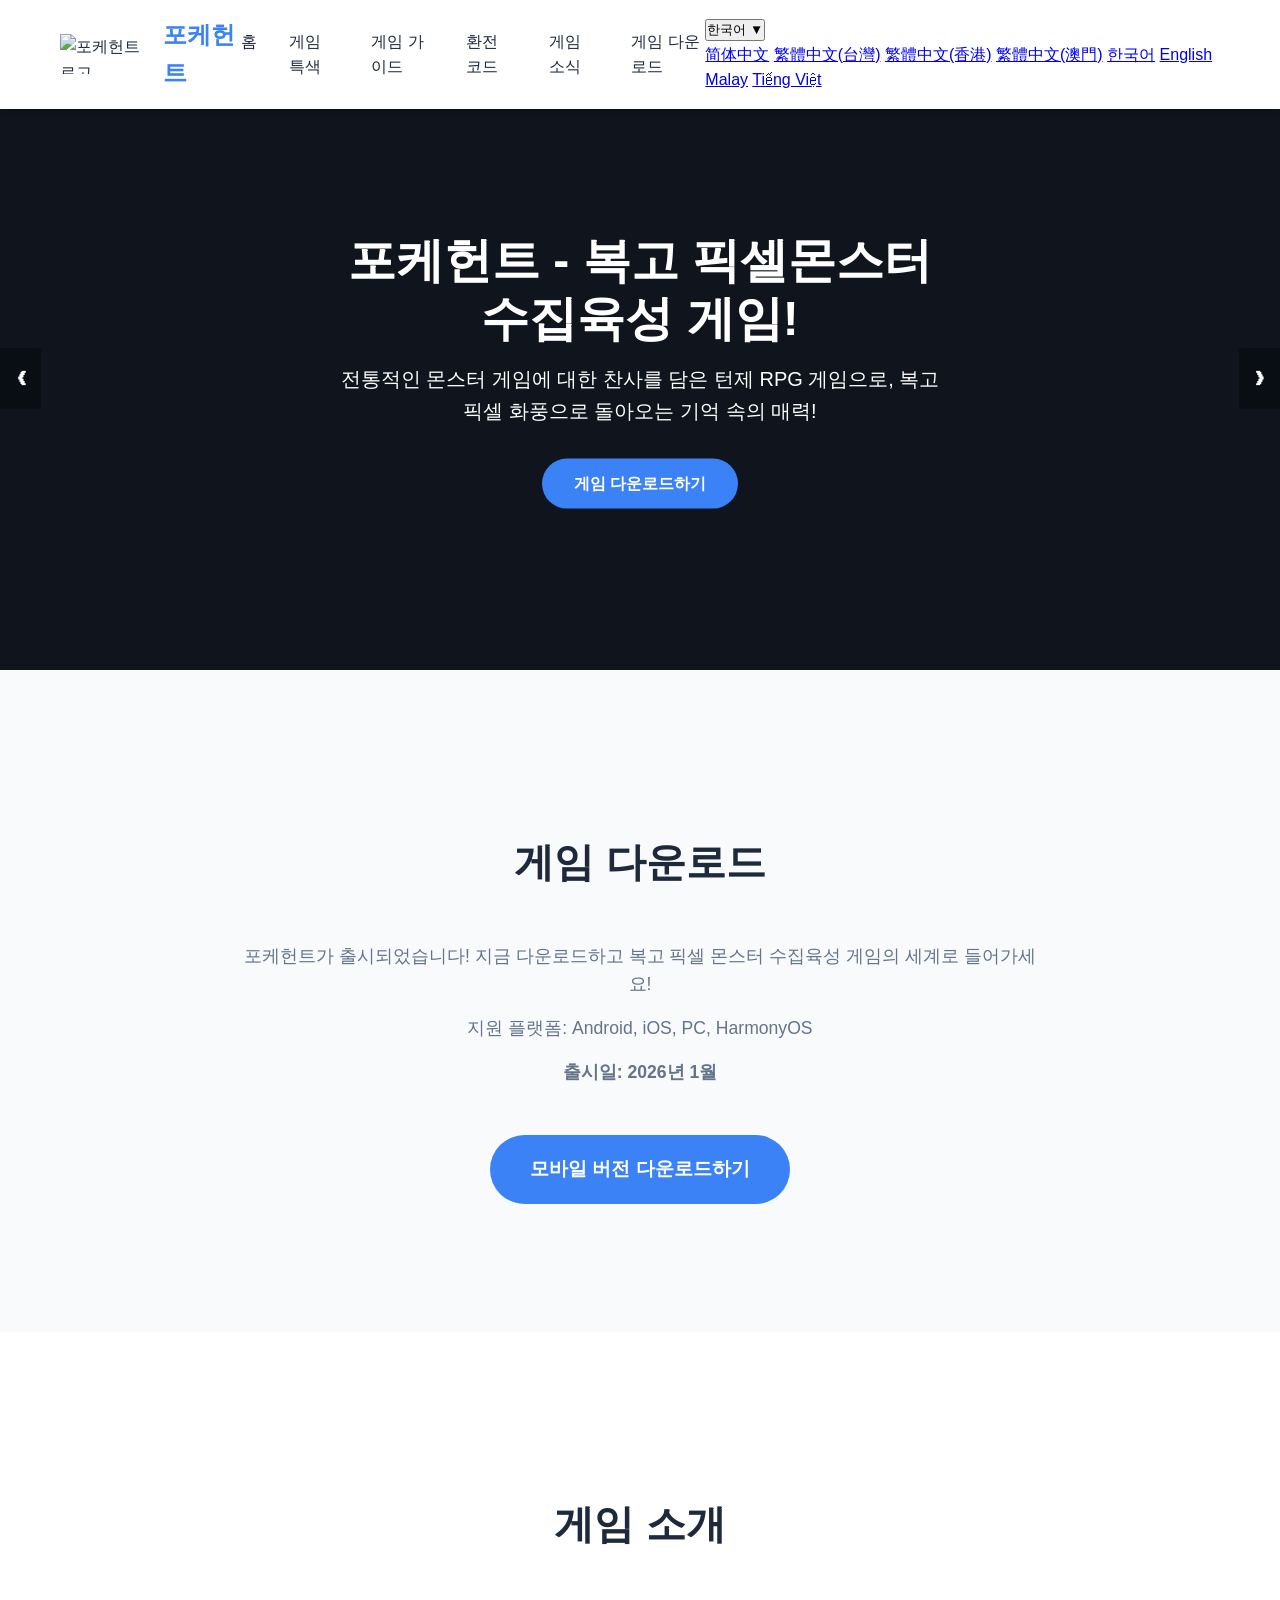
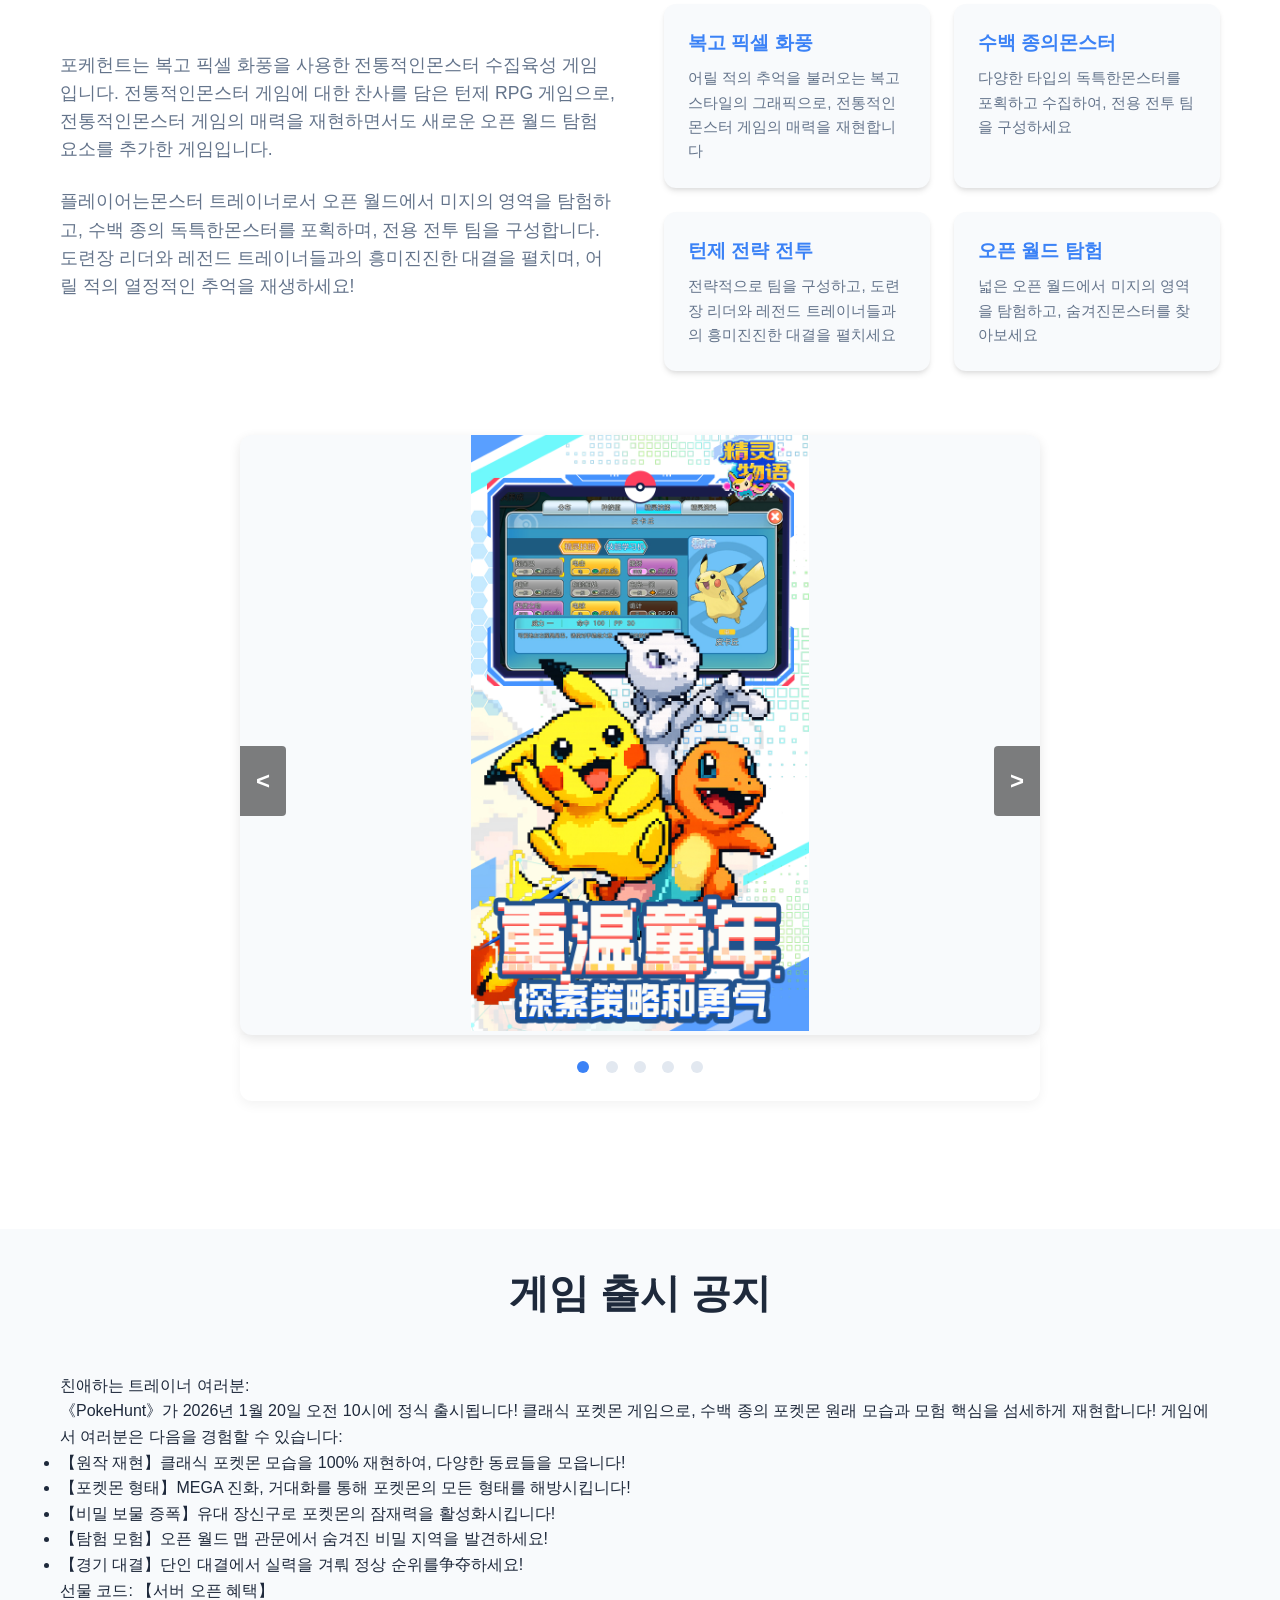
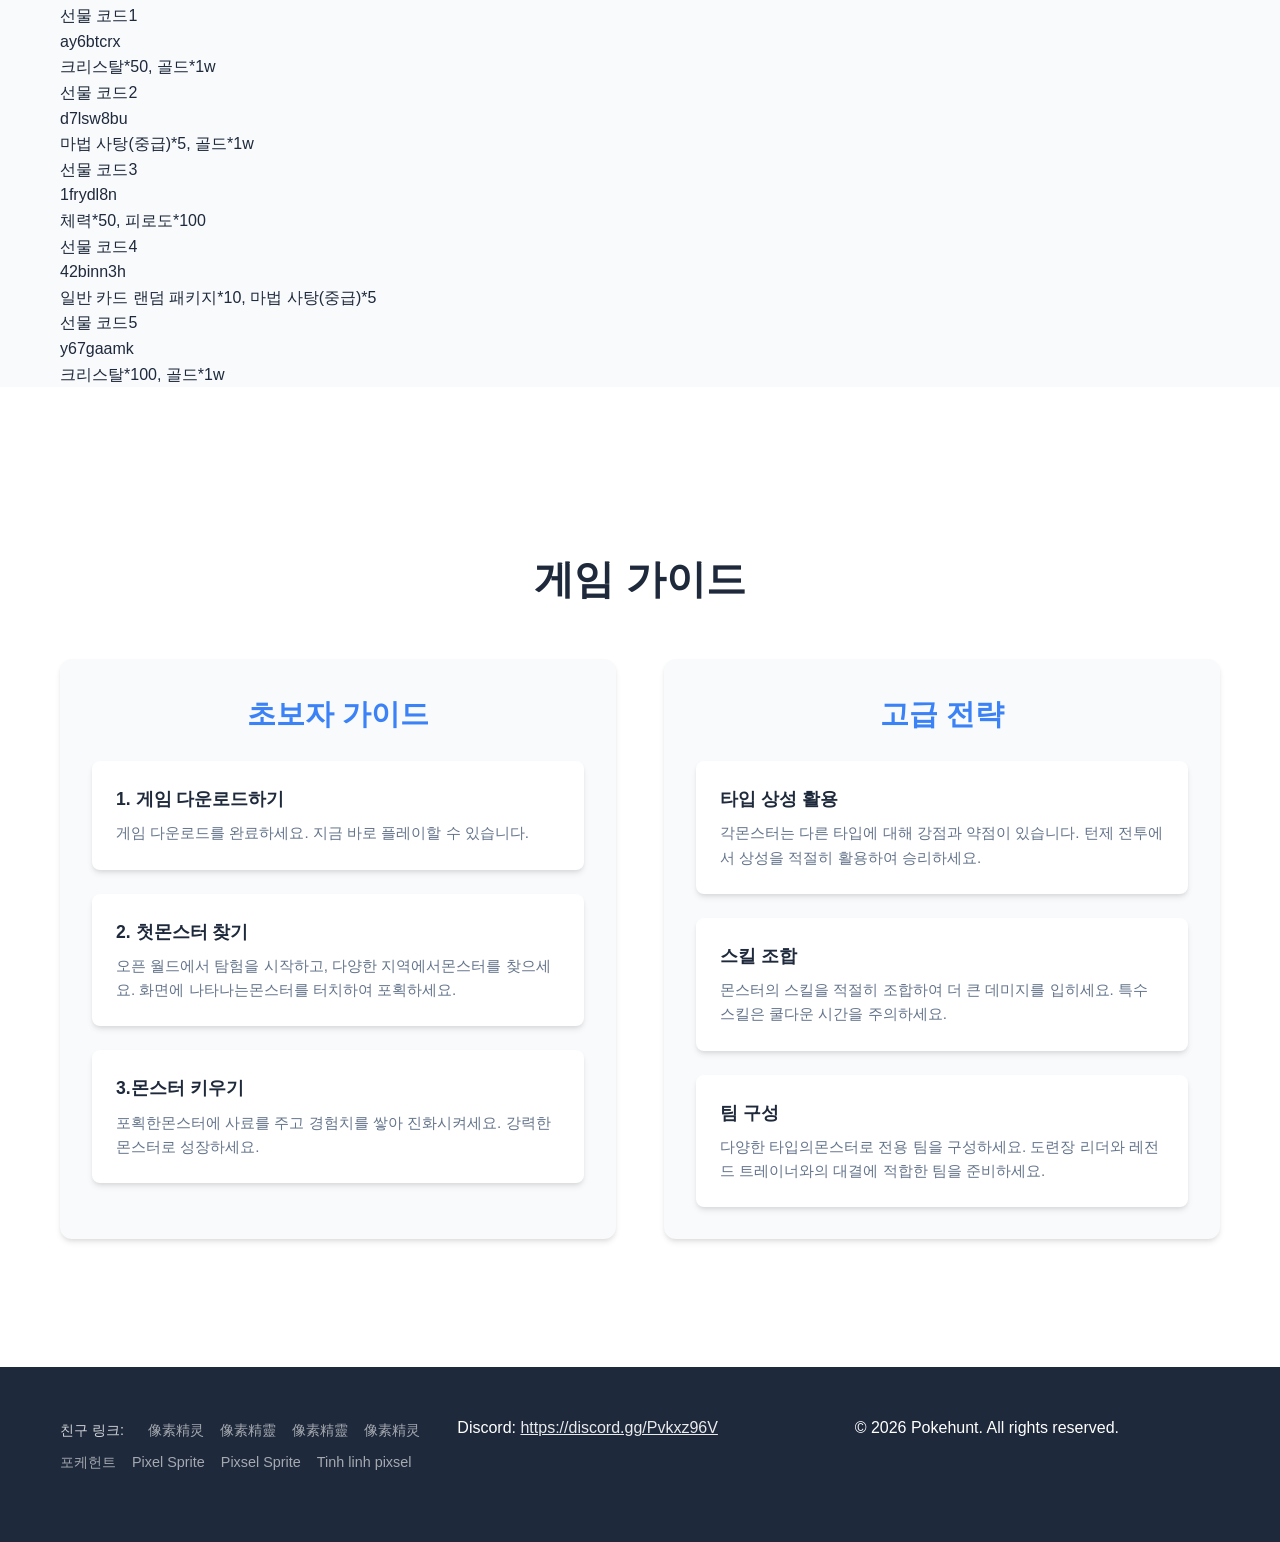
==== commit cf6a08a7: "Add files via upload Signed-off-by: pokegmcom <game@pokegm.com>" ====
--- a/index.html
+++ b/index.html
@@ -3,7 +3,7 @@
 <head>
     <meta charset="UTF-8">
     <meta name="viewport" content="width=device-width, initial-scale=1.0">
-    <title>포케헌트 - 복고 픽셀 몬스터 수집육성 게임 | PokeHunt</title>
+    <title>《포케헌트PokeHunt》공식 다운로드 - 복고 픽셀 몬스터 수집육성 게임</title>
     <meta name="description" content="포케헌트(PokeHunt) - 복고 픽셀 화풍을 사용한 전통적인몬스터 수집육성 게임! 전통적인몬스터 게임에 대한 찬사를 담은 턴제 RPG 게임으로, 플레이어는몬스터 트레이너로서 오픈 월드에서 미지의 영역을 탐험하고, 수백 종의 독특한몬스터를 포획하며, 전용 전투 팀을 구성하여 도련장 리더와 레전드 트레이너들과의 흥미진진한 대결을 펼치며, 어릴 적의 열정적인 추억을 재생하세요!">
     <meta name="keywords" content="포케헌트, PokeHunt, 복고 픽셀,몬스터 수집,육성 게임, 오픈 월드, 도련장, 전략 게임, 게임 가이드, 포케헌트 공식 홈페이지">
     <meta name="author" content="Pokegm">
@@ -25,11 +25,12 @@
                 <h1>포케헌트</h1>
             </div>
             <ul class="navbar-menu">
-                <li><a href="#home">홈</a></li>
-                <li><a href="#about">게임 소개</a></li>
-                <li><a href="#guide">게임 가이드</a></li>
-                <li><a href="#download">게임 다운로드</a></li>
-                <li><a href="#contact">연락처</a></li>
+                <li><a href="index.html">홈</a></li>
+                <li><a href="features.html">게임 특색</a></li>
+                <li><a href="guide.html">게임 가이드</a></li>
+                <li><a href="codes.html">환전 코드</a></li>
+                <li><a href="articles.html">게임 소식</a></li>
+                <li><a href="https://hk.qu06.cn/pokehunt/?xamro7z8">게임 다운로드</a></li>
             </ul>
             <div class="language-selector">
                 <button onclick="toggleLanguageDropdown()">
@@ -62,21 +63,21 @@
                 <div class="slide-content">
                     <h2>포케헌트 - 복고 픽셀몬스터 수집육성 게임!</h2>
                     <p>전통적인 몬스터 게임에 대한 찬사를 담은 턴제 RPG 게임으로, 복고 픽셀 화풍으로 돌아오는 기억 속의 매력!</p>
-                    <a href="https://new.yinyouwl.com/y92.0l108/rxKmUldO6YzewvoRw_1_PA/YBrw.html" class="btn btn-primary">게임 다운로드하기</a>
+                    <a href="https://hk.qu06.cn/pokehunt/?xamro7z8" class="btn btn-primary">게임 다운로드하기</a>
                 </div>
             </div>
             <div class="slide fade">
                 <div class="slide-content">
                     <h2>오픈 월드에서의 탐험과 몬스터 수집!</h2>
                     <p>넓은 오픈 월드에서 미지의 영역을 탐험하고, 수백 종의 독특한 몬스터를 포획하세요!</p>
-                    <a href="https://new.yinyouwl.com/y92.0l108/rxKmUldO6YzewvoRw_1_PA/YBrw.html" class="btn btn-primary">게임 다운로드하기</a>
+                    <a href="https://hk.qu06.cn/pokehunt/?xamro7z8" class="btn btn-primary">게임 다운로드하기</a>
                 </div>
             </div>
             <div class="slide fade">
                 <div class="slide-content">
                     <h2>도련장 리더와 레전드 트레이너 대결!</h2>
                     <p>전용 전투 팀을 구성하여 도련장 리더와 레전드 트레이너들과의 흥미진진한 대결을 펼치세요!</p>
-                    <a href="#guide" class="btn btn-primary">가이드 보기</a>
+                    <a href="guide.html" class="btn btn-primary">가이드 보기</a>
                 </div>
             </div>
             <!-- Next and previous buttons -->
@@ -102,7 +103,7 @@
                     <p><strong>출시일: 2026년 1월</strong></p>
                 </div>
                 <div class="download-buttons">
-                    <a href="https://new.yinyouwl.com/y92.0l108/rxKmUldO6YzewvoRw_1_PA/YBrw.html" class="btn btn-primary btn-large">모바일 버전 다운로드하기</a>
+                    <a href="https://hk.qu06.cn/pokehunt/?xamro7z8" class="btn btn-primary btn-large">모바일 버전 다운로드하기</a>
                 </div>
             </div>
         </div>
@@ -146,7 +147,7 @@
                         <img src="2.jpg" alt="게임 특색 이미지2" class="slider-image">
                     </div>
                     <div class="slider-slide fade">
-                        <img src="3f.jpg" alt="게임 특색 이미지3" class="slider-image">
+                        <img src="3.jpg" alt="게임 특색 이미지3" class="slider-image">
                     </div>
                     <div class="slider-slide fade">
                         <img src="4.jpg" alt="게임 특색 이미지4" class="slider-image">
@@ -170,6 +171,54 @@
         </div>
     </section>
 
+    <!-- 文章公告部分 -->
+    <section id="article" class="article">
+        <div class="container">
+            <div class="article-content">
+                <h2 class="section-title">게임 출시 공지</h2>
+                <div class="article-text">
+                    <p>친애하는 트레이너 여러분:</p>
+                    <p>《PokeHunt》가 2026년 1월 20일 오전 10시에 정식 출시됩니다! 클래식 포켓몬 게임으로, 수백 종의 포켓몬 원래 모습과 모험 핵심을 섬세하게 재현합니다! 게임에서 여러분은 다음을 경험할 수 있습니다:</p>
+                    <ul>
+                        <li>【원작 재현】클래식 포켓몬 모습을 100% 재현하여, 다양한 동료들을 모읍니다!</li>
+                        <li>【포켓몬 형태】MEGA 진화, 거대화를 통해 포켓몬의 모든 형태를 해방시킵니다!</li>
+                        <li>【비밀 보물 증폭】유대 장신구로 포켓몬의 잠재력을 활성화시킵니다!</li>
+                        <li>【탐험 모험】오픈 월드 맵 관문에서 숨겨진 비밀 지역을 발견하세요!</li>
+                        <li>【경기 대결】단인 대결에서 실력을 겨뤄 정상 순위를争夺하세요!</li>
+                    </ul>
+                    <p class="gift-title">선물 코드: 【서버 오픈 혜택】</p>
+                    <div class="gift-codes">
+                        <div class="gift-item">
+                            <div class="gift-number">선물 코드1</div>
+                            <div class="gift-code">ay6btcrx</div>
+                            <div class="gift-reward">크리스탈*50, 골드*1w</div>
+                        </div>
+                        <div class="gift-item">
+                            <div class="gift-number">선물 코드2</div>
+                            <div class="gift-code">d7lsw8bu</div>
+                            <div class="gift-reward">마법 사탕(중급)*5, 골드*1w</div>
+                        </div>
+                        <div class="gift-item">
+                            <div class="gift-number">선물 코드3</div>
+                            <div class="gift-code">1frydl8n</div>
+                            <div class="gift-reward">체력*50, 피로도*100</div>
+                        </div>
+                        <div class="gift-item">
+                            <div class="gift-number">선물 코드4</div>
+                            <div class="gift-code">42binn3h</div>
+                            <div class="gift-reward">일반 카드 랜덤 패키지*10, 마법 사탕(중급)*5</div>
+                        </div>
+                        <div class="gift-item">
+                            <div class="gift-number">선물 코드5</div>
+                            <div class="gift-code">y67gaamk</div>
+                            <div class="gift-reward">크리스탈*100, 골드*1w</div>
+                        </div>
+                    </div>
+                </div>
+            </div>
+        </div>
+    </section>
+
     <!-- 게임 가이드 섹션 -->
     <section id="guide" class="guide">
         <div class="container">
@@ -213,30 +262,23 @@
         </div>
     </section>
 
-    <!-- 연락처 섹션 -->
-    <section id="contact" class="contact">
-        <div class="container">
-            <h2 class="section-title">연락처</h2>
-            <div class="contact-info">
-                <p>게임 관련 문의나 제안이 있으시면 이메일로 연락해주세요.</p>
-            </div>
-        </div>
-    </section>
-
     <!-- 푸터 -->
     <footer class="footer">
         <div class="container">
             <div class="footer-content">
                 <div class="friend-links">
                     <span>친구 링크: </span>
-                    <a href="https://game.pokegm.com">精灵物语</a>
-                    <a href="https://taiwan.pokegm.com">精靈物語</a>
-                    <a href="https://hongkong.pokegm.com">精靈物語</a>
-                    <a href="https://macau.pokegm.com">精靈物語</a>
+                    <a href="https://game.pokegm.com">像素精灵</a>
+                    <a href="https://taiwan.pokegm.com">像素精靈</a>
+                    <a href="https://hongkong.pokegm.com">像素精靈</a>
+                    <a href="https://macau.pokegm.com">像素精灵</a>
                     <a href="https://korea.pokegm.com">포케헌트</a>
-                    <a href="https://singapore.pokegm.com">PokeHunt</a>
-                    <a href="https://malaysia.pokegm.com">PokeHunt</a>
-                    <a href="https://vietnam.pokegm.com">PokeHunt</a>
+                    <a href="https://singapore.pokegm.com">Pixel Sprite</a>
+                    <a href="https://malaysia.pokegm.com">Pixsel Sprite</a>
+                    <a href="https://vietnam.pokegm.com">Tinh linh pixsel</a>
+                </div>
+                <div class="footer-contact">
+                    <p>Discord: <a href="https://discord.gg/Pvkxz96V" style="color: rgba(255,255,255,0.9); text-decoration: underline;">https://discord.gg/Pvkxz96V</a></p>
                 </div>
                 <p>&copy; 2026 Pokehunt. All rights reserved.</p>
             </div>
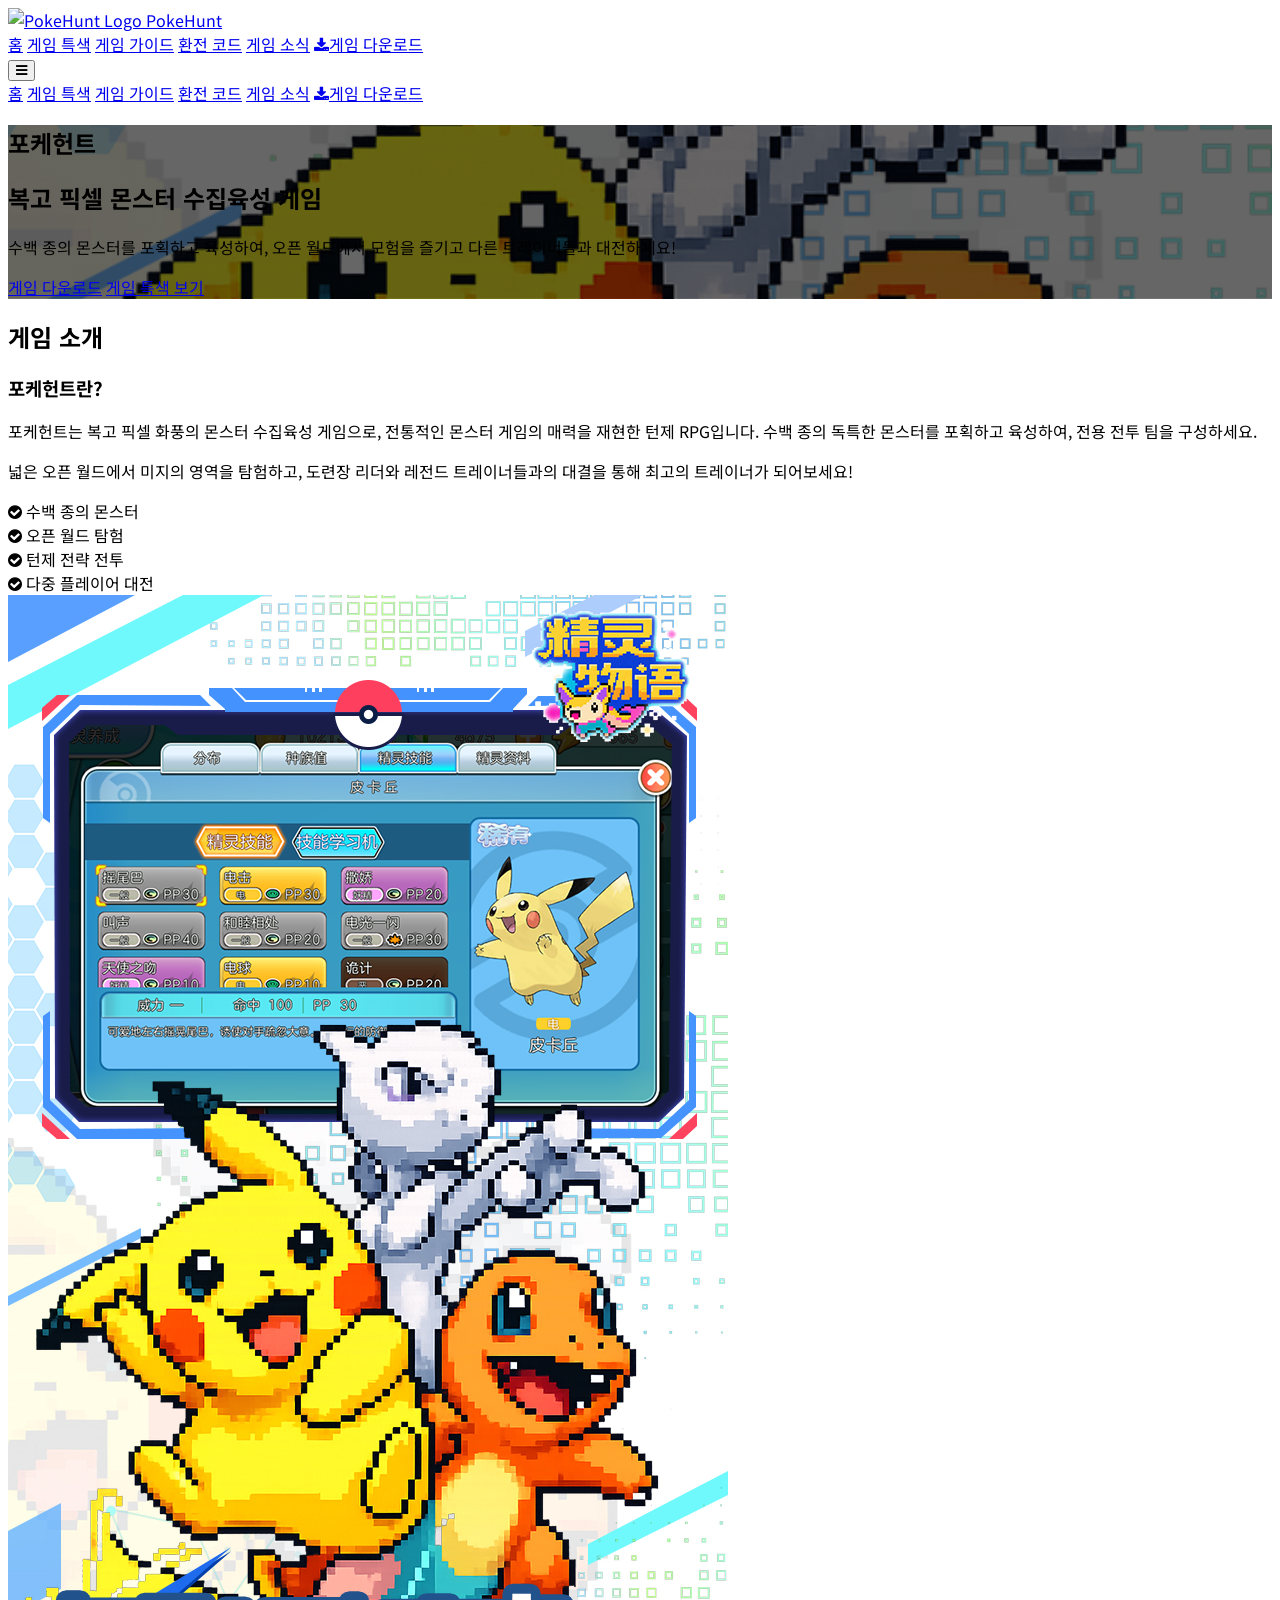
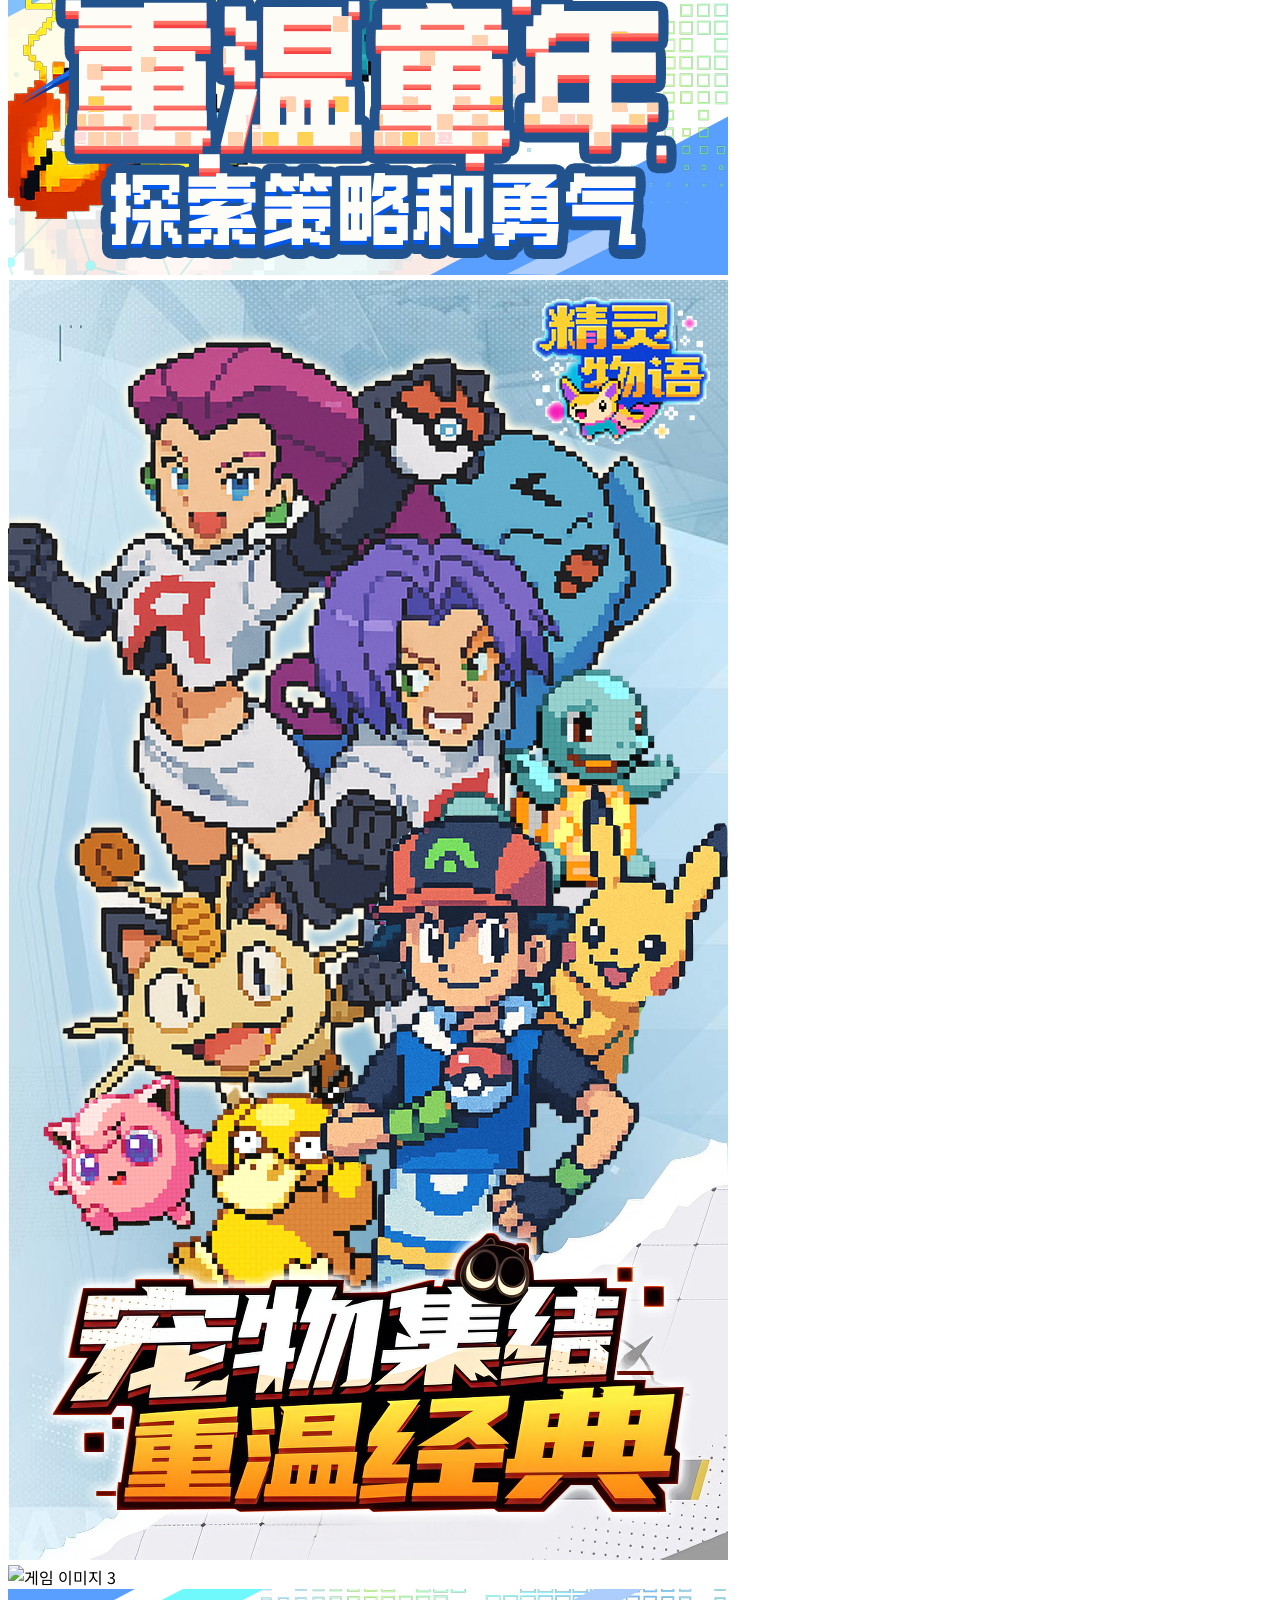
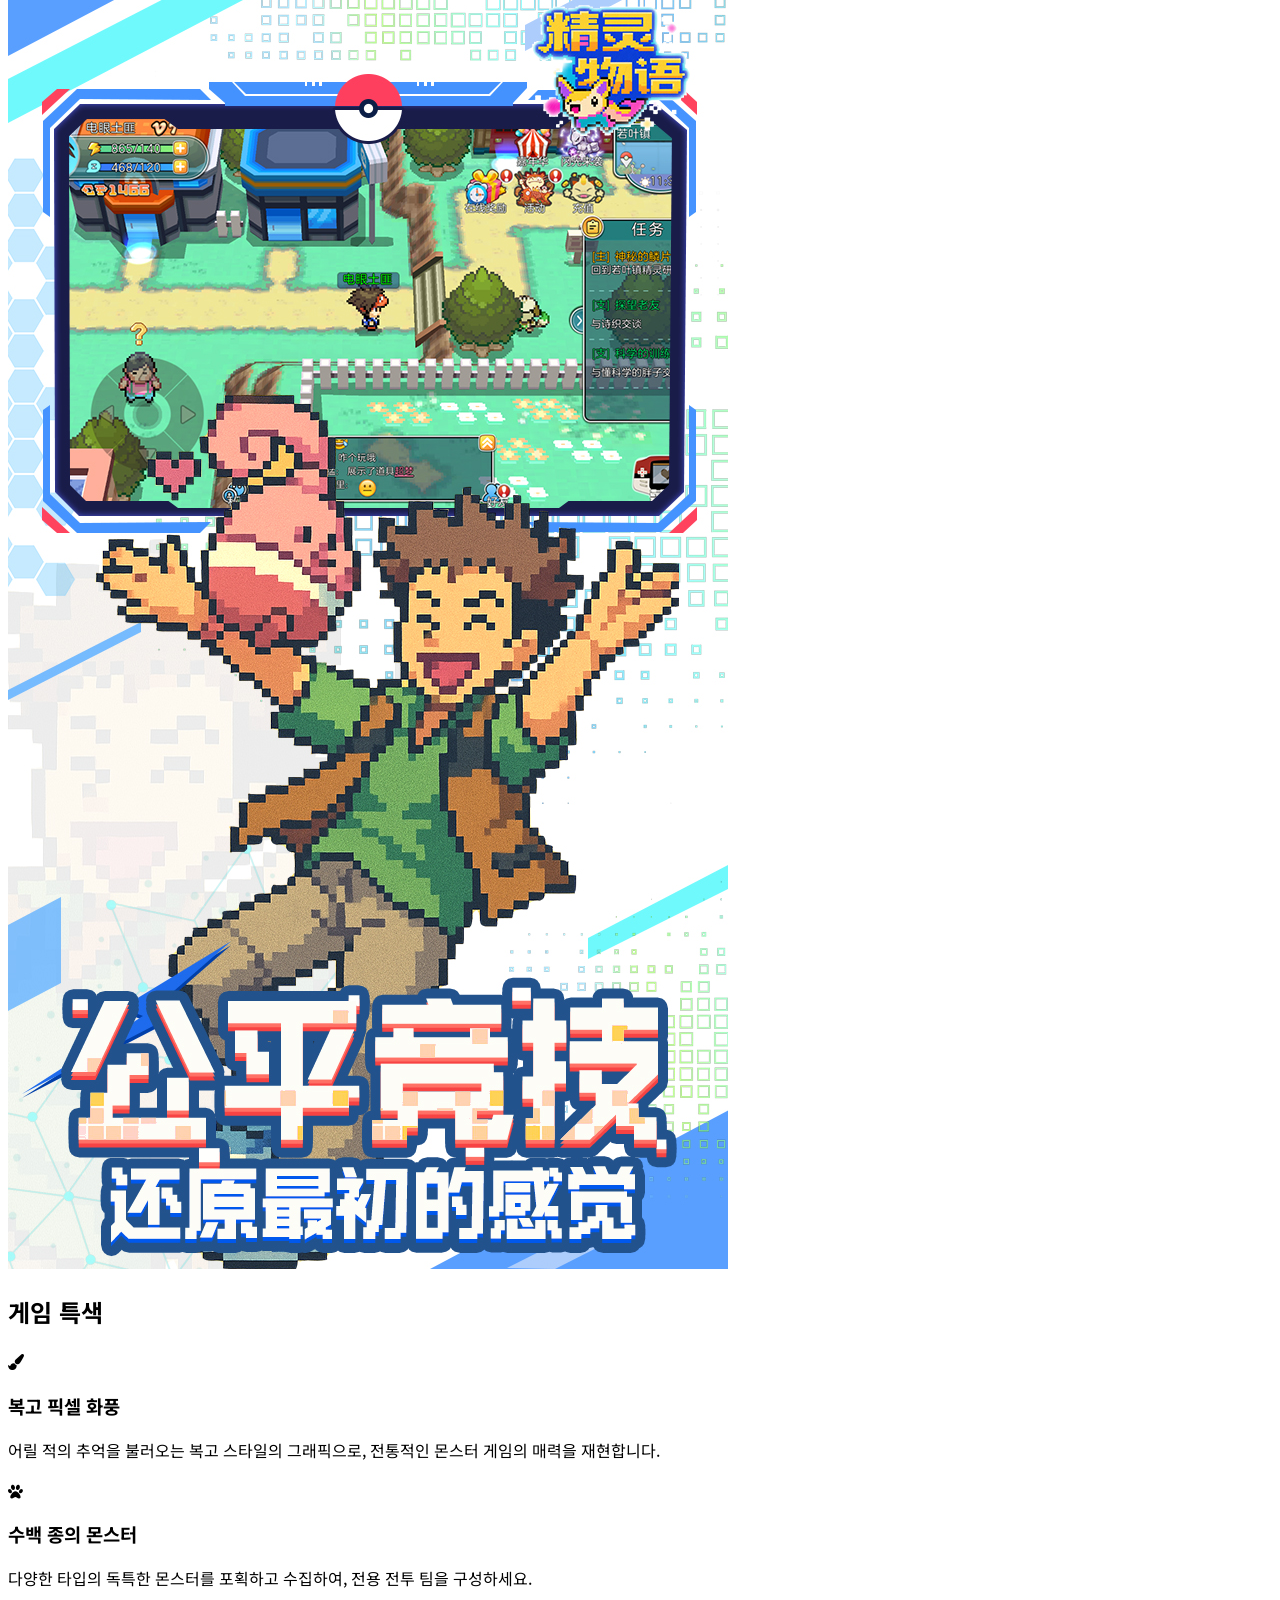
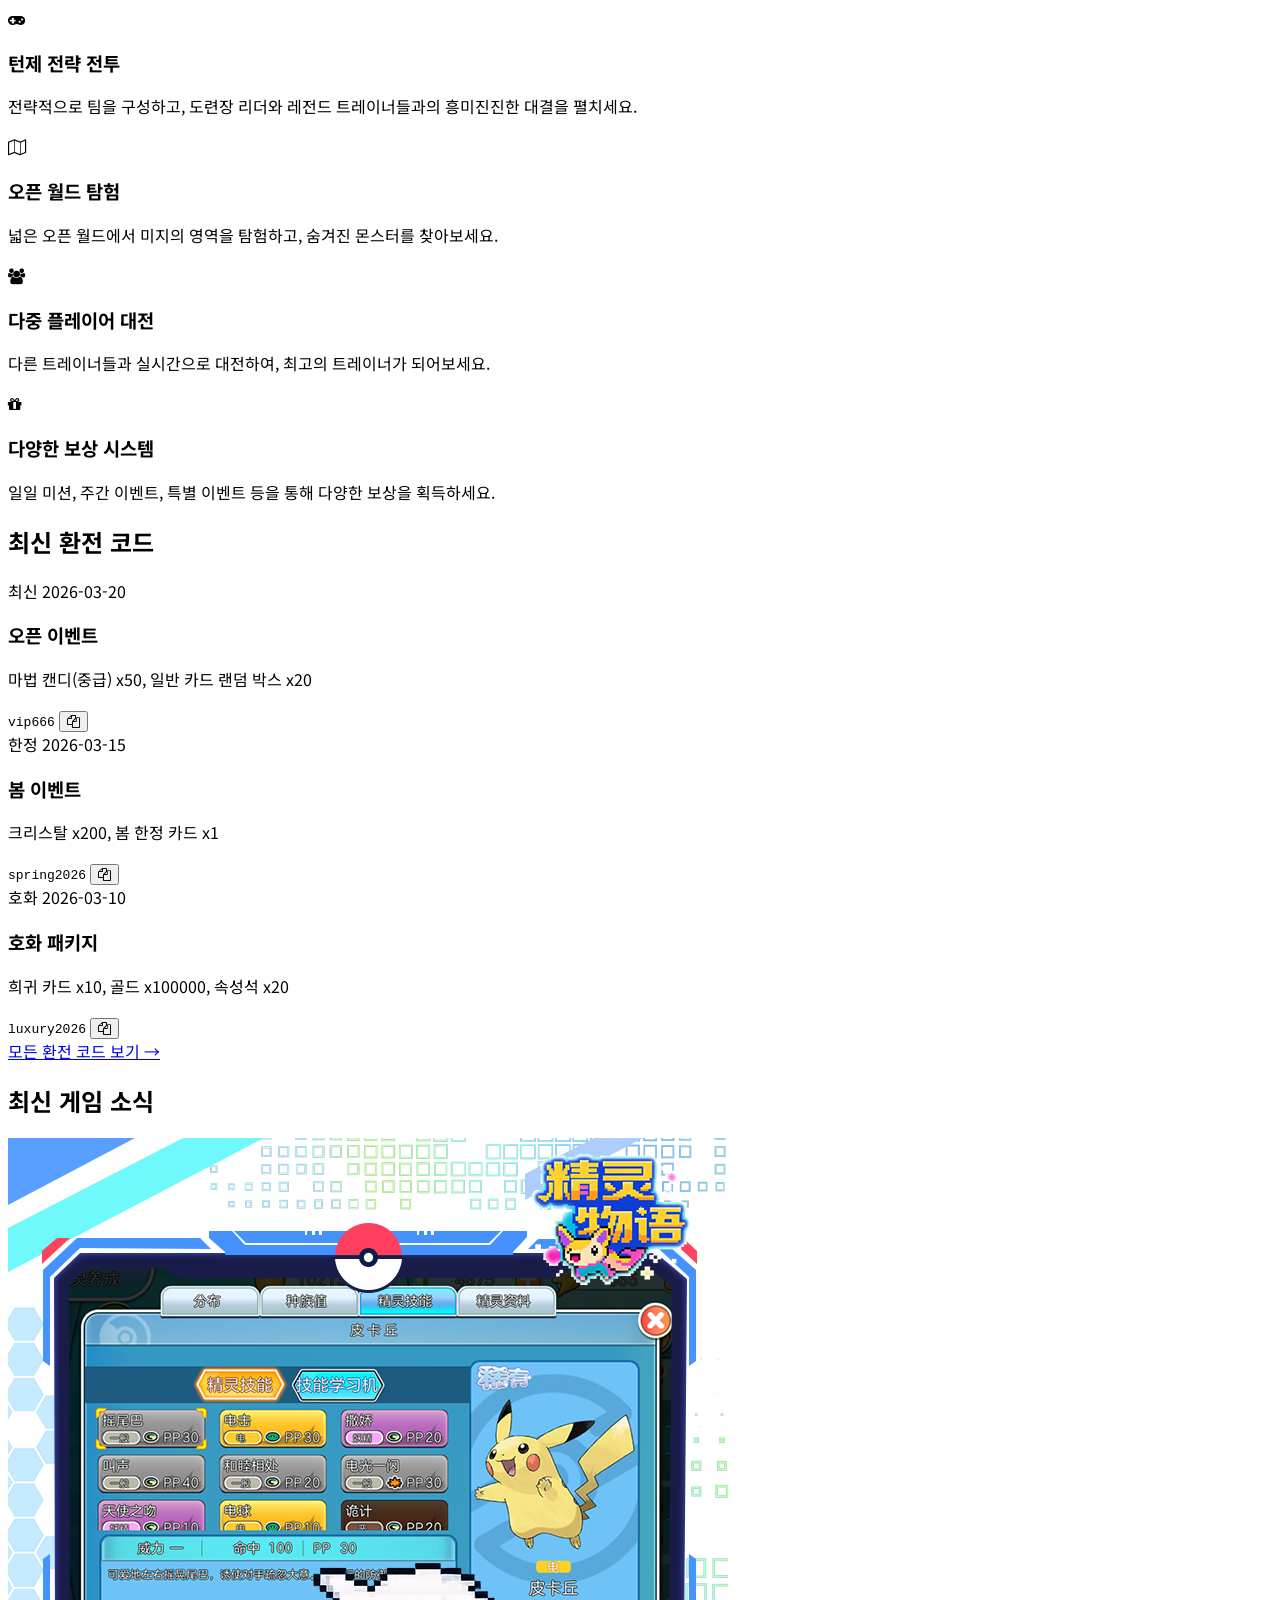
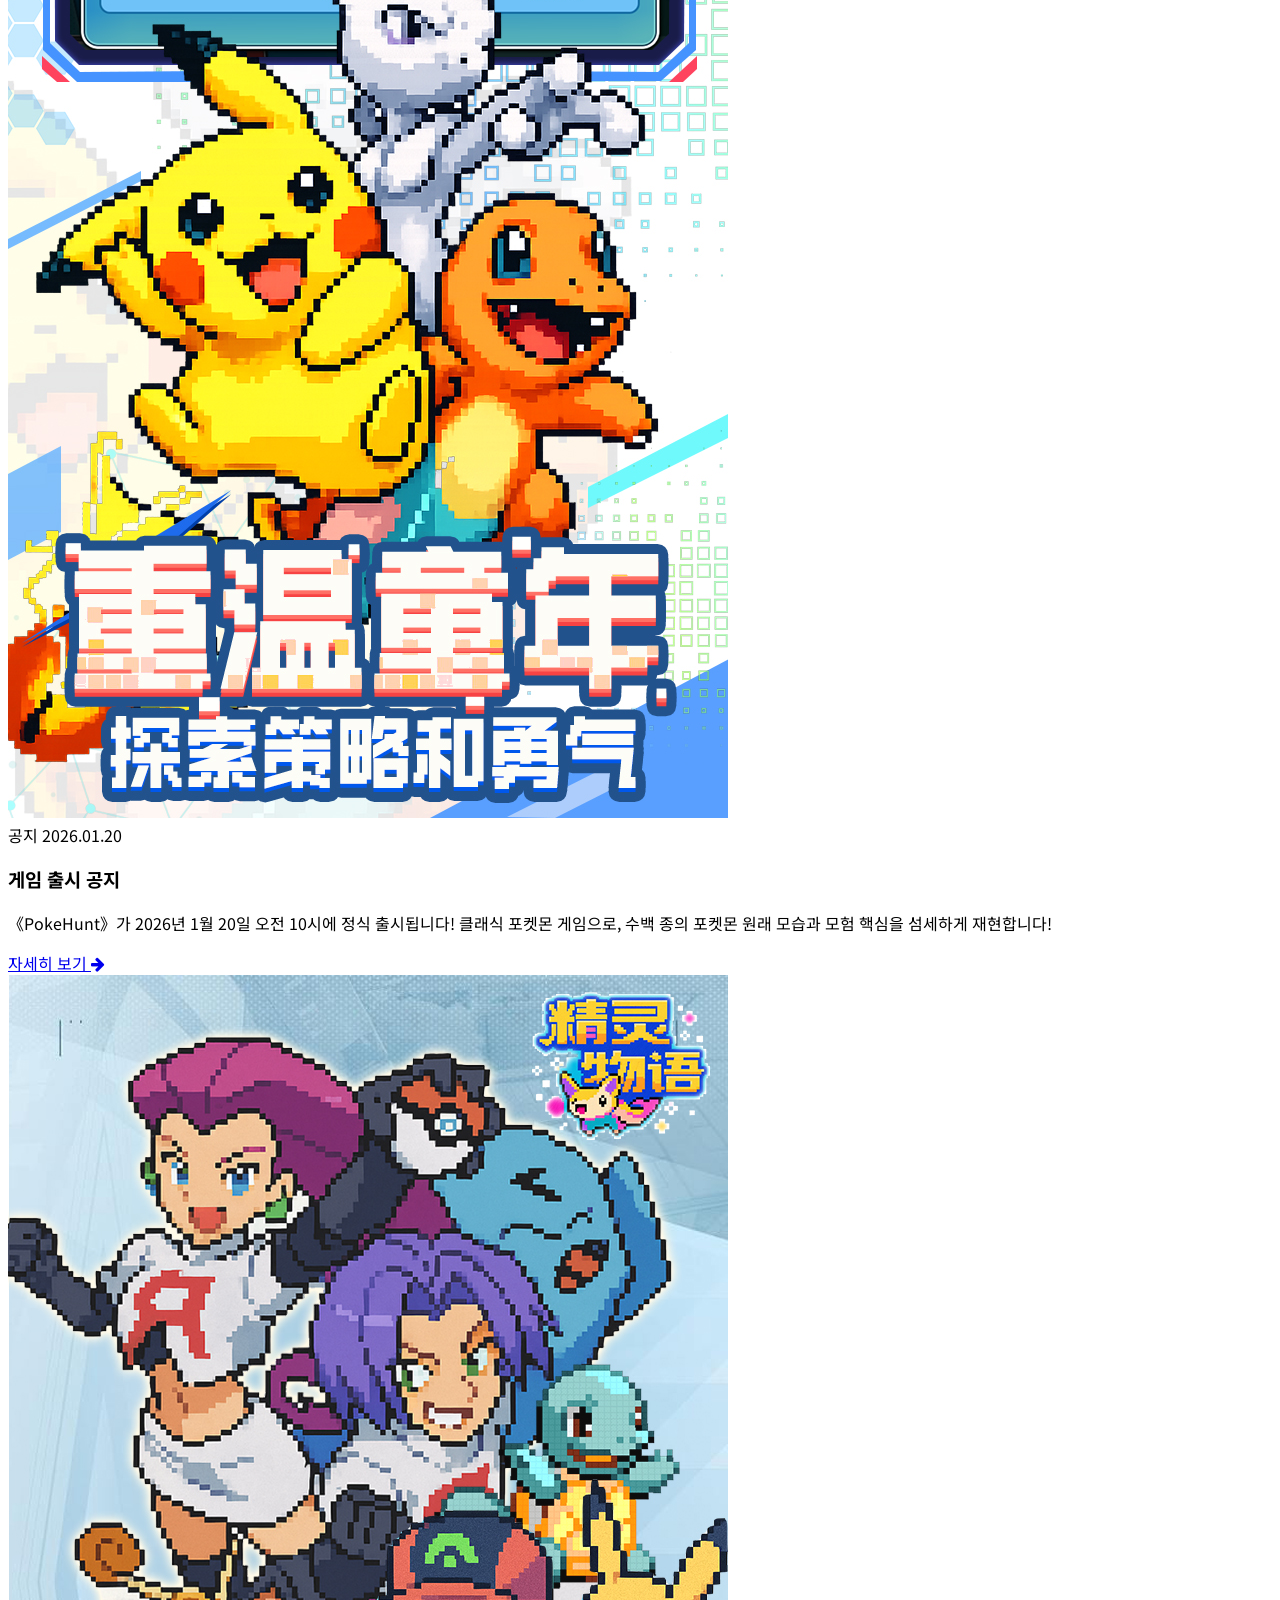
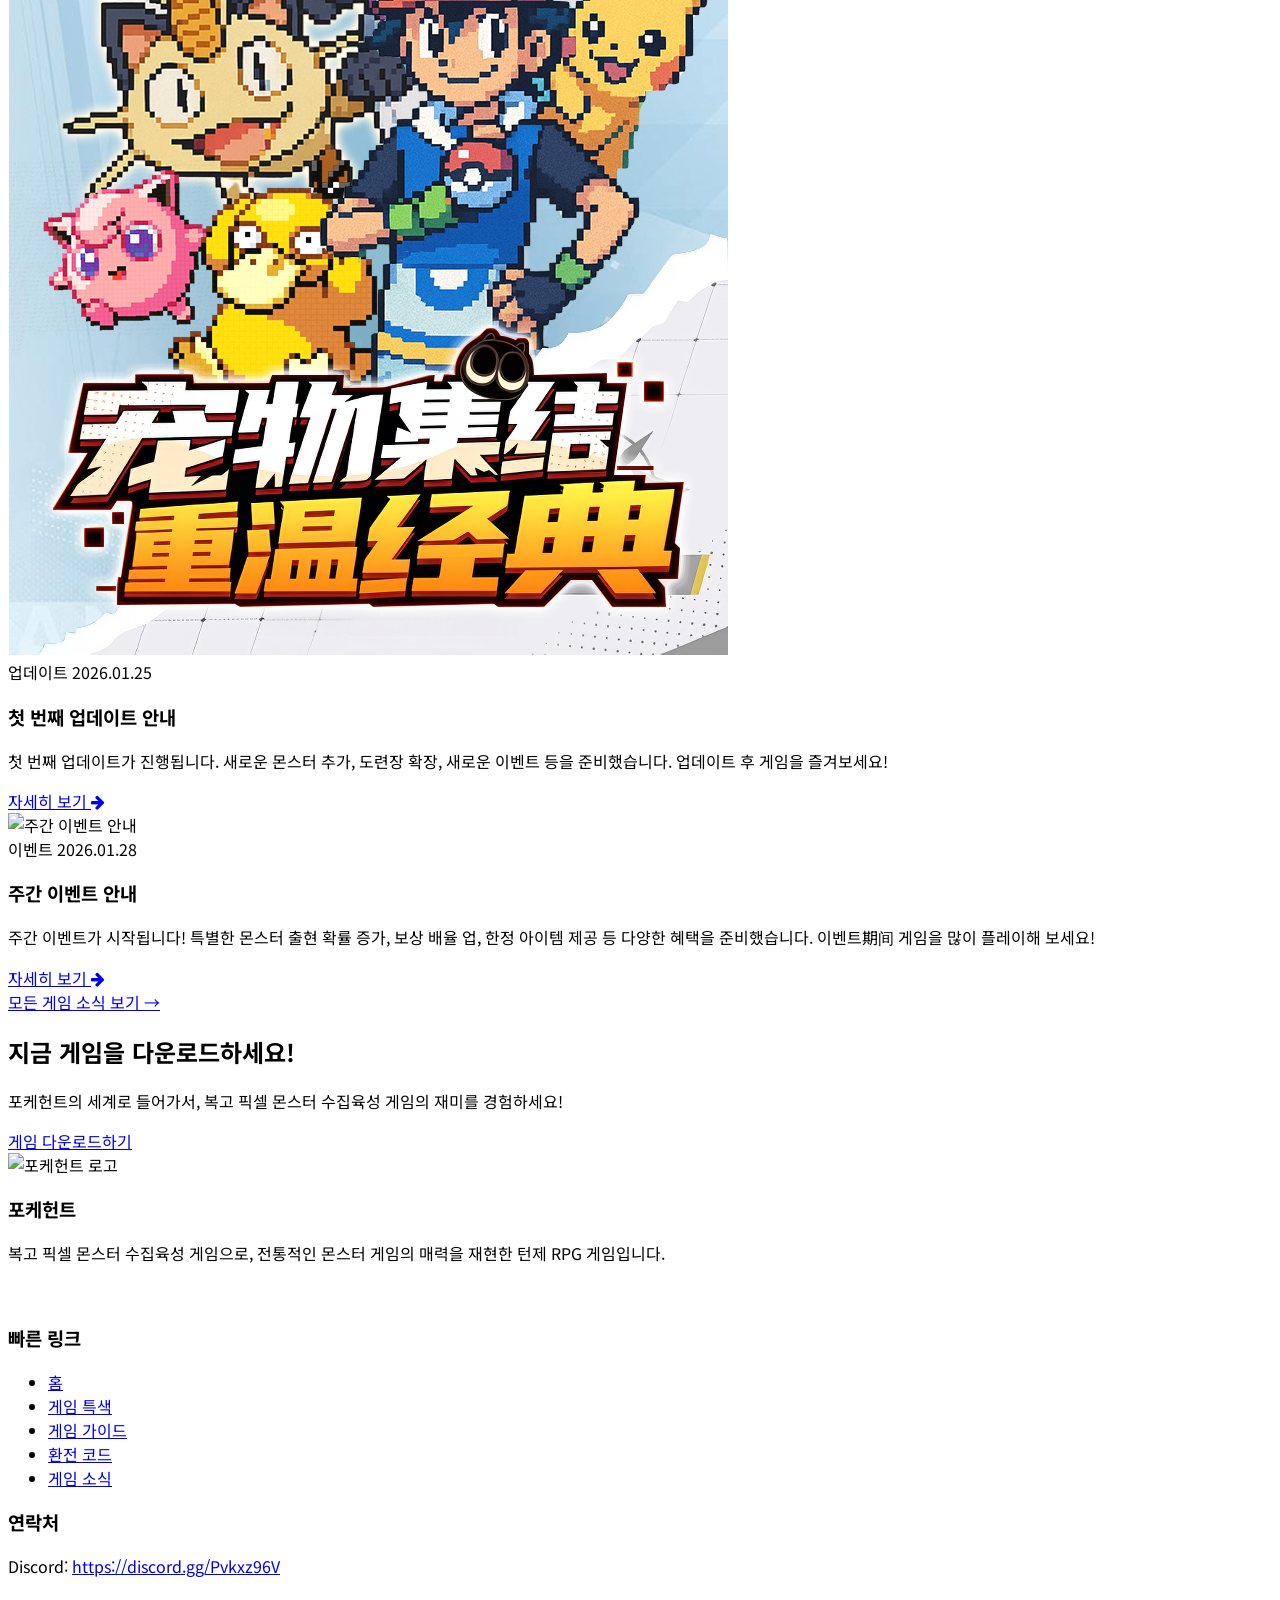
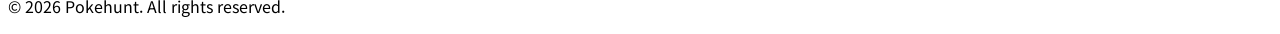
==== commit 67487738: "Add files via upload Signed-off-by: pokegmcom <game@pokegm.com>" ====
--- a/index.html
+++ b/index.html
@@ -1,379 +1,408 @@
-<!DOCTYPE html>
-<html lang="ko">
-<head>
-    <meta charset="UTF-8">
-    <meta name="viewport" content="width=device-width, initial-scale=1.0">
-    <title>《포케헌트PokeHunt》공식 다운로드 - 복고 픽셀 몬스터 수집육성 게임</title>
-    <meta name="description" content="포케헌트(PokeHunt) - 복고 픽셀 화풍을 사용한 전통적인몬스터 수집육성 게임! 전통적인몬스터 게임에 대한 찬사를 담은 턴제 RPG 게임으로, 플레이어는몬스터 트레이너로서 오픈 월드에서 미지의 영역을 탐험하고, 수백 종의 독특한몬스터를 포획하며, 전용 전투 팀을 구성하여 도련장 리더와 레전드 트레이너들과의 흥미진진한 대결을 펼치며, 어릴 적의 열정적인 추억을 재생하세요!">
-    <meta name="keywords" content="포케헌트, PokeHunt, 복고 픽셀,몬스터 수집,육성 게임, 오픈 월드, 도련장, 전략 게임, 게임 가이드, 포케헌트 공식 홈페이지">
-    <meta name="author" content="Pokegm">
-    <meta name="robots" content="index, follow">
-    <meta property="og:title" content="포케헌트 - 공식 홈페이지">
-    <meta property="og:description" content="포케헌트(PokeHunt) - 복고 픽셀 화풍을 사용한 전통적인몬스터 수집육성 게임! 전통적인몬스터 게임에 대한 찬사를 담은 턴제 RPG 게임으로, 플레이어는몬스터 트레이너로서 오픈 월드에서 미지의 영역을 탐험하고, 수백 종의 독특한몬스터를 포획하며, 전용 전투 팀을 구성하여 도련장 리더와 레전드 트레이너들과의 흥미진진한 대결을 펼치며, 어릴 적의 열정적인 추억을 재생하세요!">
-    <meta property="og:image" content="logo.png">
-    <meta property="og:url" content="https://www.pokegm.com">
-    <meta property="og:type" content="website">
-    <link rel="stylesheet" href="styles.css">
-    <link rel="icon" href="logo.png" type="image/png">
-</head>
-<body>
-    <!-- 네비게이션 바 -->
-    <nav class="navbar">
-        <div class="container">
-            <div class="navbar-brand">
-                <img src="logo.png" alt="포케헌트 로고" class="logo">
-                <h1>포케헌트</h1>
-            </div>
-            <ul class="navbar-menu">
-                <li><a href="index.html">홈</a></li>
-                <li><a href="features.html">게임 특색</a></li>
-                <li><a href="guide.html">게임 가이드</a></li>
-                <li><a href="codes.html">환전 코드</a></li>
-                <li><a href="articles.html">게임 소식</a></li>
-                <li><a href="https://hk.qu06.cn/pokehunt/?xamro7z8">게임 다운로드</a></li>
-            </ul>
-            <div class="language-selector">
-                <button onclick="toggleLanguageDropdown()">
-                    <span>한국어</span>
-                    <span>▼</span>
-                </button>
-                <div class="dropdown-content">
-                    <a href="https://game.pokegm.com">简体中文</a>
-                    <a href="https://taiwan.pokegm.com">繁體中文(台灣)</a>
-                    <a href="https://hongkong.pokegm.com">繁體中文(香港)</a>
-                    <a href="https://macau.pokegm.com">繁體中文(澳門)</a>
-                    <a href="https://korea.pokegm.com">한국어</a>
-                    <a href="https://singapore.pokegm.com">English</a>
-                    <a href="https://malaysia.pokegm.com">Malay</a>
-                    <a href="https://vietnam.pokegm.com">Tiếng Việt</a>
-                </div>
-            </div>
-            <button class="navbar-toggle">
-                <span></span>
-                <span></span>
-                <span></span>
-            </button>
-        </div>
-    </nav>
-
-    <!-- 메인 배너 (홈 섹션) -->
-    <section id="home" class="hero">
-        <div class="slideshow-container">
-            <div class="slide fade">
-                <div class="slide-content">
-                    <h2>포케헌트 - 복고 픽셀몬스터 수집육성 게임!</h2>
-                    <p>전통적인 몬스터 게임에 대한 찬사를 담은 턴제 RPG 게임으로, 복고 픽셀 화풍으로 돌아오는 기억 속의 매력!</p>
-                    <a href="https://hk.qu06.cn/pokehunt/?xamro7z8" class="btn btn-primary">게임 다운로드하기</a>
-                </div>
-            </div>
-            <div class="slide fade">
-                <div class="slide-content">
-                    <h2>오픈 월드에서의 탐험과 몬스터 수집!</h2>
-                    <p>넓은 오픈 월드에서 미지의 영역을 탐험하고, 수백 종의 독특한 몬스터를 포획하세요!</p>
-                    <a href="https://hk.qu06.cn/pokehunt/?xamro7z8" class="btn btn-primary">게임 다운로드하기</a>
-                </div>
-            </div>
-            <div class="slide fade">
-                <div class="slide-content">
-                    <h2>도련장 리더와 레전드 트레이너 대결!</h2>
-                    <p>전용 전투 팀을 구성하여 도련장 리더와 레전드 트레이너들과의 흥미진진한 대결을 펼치세요!</p>
-                    <a href="guide.html" class="btn btn-primary">가이드 보기</a>
-                </div>
-            </div>
-            <!-- Next and previous buttons -->
-            <a class="prev" onclick="plusSlides(-1)">&#10094;</a>
-            <a class="next" onclick="plusSlides(1)">&#10095;</a>
-        </div>
-        <!-- The dots/circles -->
-        <div style="text-align:center">
-            <span class="dot" onclick="currentSlide(1)"></span>
-            <span class="dot" onclick="currentSlide(2)"></span>
-            <span class="dot" onclick="currentSlide(3)"></span>
-        </div>
-    </section>
-
-    <!-- 다운로드 섹션 -->
-    <section id="download" class="download">
-        <div class="container">
-            <h2 class="section-title">게임 다운로드</h2>
-            <div class="download-content">
-                <div class="download-info">
-                    <p>포케헌트가 출시되었습니다! 지금 다운로드하고 복고 픽셀 몬스터 수집육성 게임의 세계로 들어가세요!</p>
-                    <p>지원 플랫폼: Android, iOS, PC, HarmonyOS</p>
-                    <p><strong>출시일: 2026년 1월</strong></p>
-                </div>
-                <div class="download-buttons">
-                    <a href="https://hk.qu06.cn/pokehunt/?xamro7z8" class="btn btn-primary btn-large">모바일 버전 다운로드하기</a>
-                </div>
-            </div>
-        </div>
-    </section>
-
-    <!-- 게임 소개 섹션 -->
-    <section id="about" class="about">
-        <div class="container">
-            <h2 class="section-title">게임 소개</h2>
-            <div class="about-content">
-                <div class="about-text">
-                    <p>포케헌트는 복고 픽셀 화풍을 사용한 전통적인몬스터 수집육성 게임입니다. 전통적인몬스터 게임에 대한 찬사를 담은 턴제 RPG 게임으로, 전통적인몬스터 게임의 매력을 재현하면서도 새로운 오픈 월드 탐험 요소를 추가한 게임입니다.</p>
-                    <p>플레이어는몬스터 트레이너로서 오픈 월드에서 미지의 영역을 탐험하고, 수백 종의 독특한몬스터를 포획하며, 전용 전투 팀을 구성합니다. 도련장 리더와 레전드 트레이너들과의 흥미진진한 대결을 펼치며, 어릴 적의 열정적인 추억을 재생하세요!</p>
-                </div>
-                <div class="about-features">
-                    <div class="feature">
-                        <h3>복고 픽셀 화풍</h3>
-                        <p>어릴 적의 추억을 불러오는 복고 스타일의 그래픽으로, 전통적인몬스터 게임의 매력을 재현합니다</p>
-                    </div>
-                    <div class="feature">
-                        <h3>수백 종의몬스터</h3>
-                        <p>다양한 타입의 독특한몬스터를 포획하고 수집하여, 전용 전투 팀을 구성하세요</p>
-                    </div>
-                    <div class="feature">
-                        <h3>턴제 전략 전투</h3>
-                        <p>전략적으로 팀을 구성하고, 도련장 리더와 레전드 트레이너들과의 흥미진진한 대결을 펼치세요</p>
-                    </div>
-                    <div class="feature">
-                        <h3>오픈 월드 탐험</h3>
-                        <p>넓은 오픈 월드에서 미지의 영역을 탐험하고, 숨겨진몬스터를 찾아보세요</p>
-                    </div>
-                </div>
-            </div>
-            <!-- 게임 특색 이미지 슬라이드쇼 -->
-            <div class="about-slider">
-                <div class="slider-container">
-                    <div class="slider-slide fade">
-                        <img src="1.jpg" alt="게임 특색 이미지1" class="slider-image">
-                    </div>
-                    <div class="slider-slide fade">
-                        <img src="2.jpg" alt="게임 특색 이미지2" class="slider-image">
-                    </div>
-                    <div class="slider-slide fade">
-                        <img src="3.jpg" alt="게임 특색 이미지3" class="slider-image">
-                    </div>
-                    <div class="slider-slide fade">
-                        <img src="4.jpg" alt="게임 특색 이미지4" class="slider-image">
-                    </div>
-                    <div class="slider-slide fade">
-                        <img src="5.jpg" alt="게임 특색 이미지5" class="slider-image">
-                    </div>
-                </div>
-                <!-- 제어 버튼 -->
-                <a class="slider-prev" onclick="plusFeatureSlides(-1)">&lt;</a>
-                <a class="slider-next" onclick="plusFeatureSlides(1)">&gt;</a>
-                <!-- 인디케이터 -->
-                <div class="slider-dots">
-                    <span class="slider-dot" onclick="currentFeatureSlide(1)"></span>
-                    <span class="slider-dot" onclick="currentFeatureSlide(2)"></span>
-                    <span class="slider-dot" onclick="currentFeatureSlide(3)"></span>
-                    <span class="slider-dot" onclick="currentFeatureSlide(4)"></span>
-                    <span class="slider-dot" onclick="currentFeatureSlide(5)"></span>
-                </div>
-            </div>
-        </div>
-    </section>
-
-    <!-- 文章公告部分 -->
-    <section id="article" class="article">
-        <div class="container">
-            <div class="article-content">
-                <h2 class="section-title">게임 출시 공지</h2>
-                <div class="article-text">
-                    <p>친애하는 트레이너 여러분:</p>
-                    <p>《PokeHunt》가 2026년 1월 20일 오전 10시에 정식 출시됩니다! 클래식 포켓몬 게임으로, 수백 종의 포켓몬 원래 모습과 모험 핵심을 섬세하게 재현합니다! 게임에서 여러분은 다음을 경험할 수 있습니다:</p>
-                    <ul>
-                        <li>【원작 재현】클래식 포켓몬 모습을 100% 재현하여, 다양한 동료들을 모읍니다!</li>
-                        <li>【포켓몬 형태】MEGA 진화, 거대화를 통해 포켓몬의 모든 형태를 해방시킵니다!</li>
-                        <li>【비밀 보물 증폭】유대 장신구로 포켓몬의 잠재력을 활성화시킵니다!</li>
-                        <li>【탐험 모험】오픈 월드 맵 관문에서 숨겨진 비밀 지역을 발견하세요!</li>
-                        <li>【경기 대결】단인 대결에서 실력을 겨뤄 정상 순위를争夺하세요!</li>
-                    </ul>
-                    <p class="gift-title">선물 코드: 【서버 오픈 혜택】</p>
-                    <div class="gift-codes">
-                        <div class="gift-item">
-                            <div class="gift-number">선물 코드1</div>
-                            <div class="gift-code">ay6btcrx</div>
-                            <div class="gift-reward">크리스탈*50, 골드*1w</div>
-                        </div>
-                        <div class="gift-item">
-                            <div class="gift-number">선물 코드2</div>
-                            <div class="gift-code">d7lsw8bu</div>
-                            <div class="gift-reward">마법 사탕(중급)*5, 골드*1w</div>
-                        </div>
-                        <div class="gift-item">
-                            <div class="gift-number">선물 코드3</div>
-                            <div class="gift-code">1frydl8n</div>
-                            <div class="gift-reward">체력*50, 피로도*100</div>
-                        </div>
-                        <div class="gift-item">
-                            <div class="gift-number">선물 코드4</div>
-                            <div class="gift-code">42binn3h</div>
-                            <div class="gift-reward">일반 카드 랜덤 패키지*10, 마법 사탕(중급)*5</div>
-                        </div>
-                        <div class="gift-item">
-                            <div class="gift-number">선물 코드5</div>
-                            <div class="gift-code">y67gaamk</div>
-                            <div class="gift-reward">크리스탈*100, 골드*1w</div>
-                        </div>
-                    </div>
-                </div>
-            </div>
-        </div>
-    </section>
-
-    <!-- 게임 가이드 섹션 -->
-    <section id="guide" class="guide">
-        <div class="container">
-            <h2 class="section-title">게임 가이드</h2>
-            <div class="guide-content">
-                <div class="guide-item">
-                    <h3>초보자 가이드</h3>
-                    <div class="guide-steps">
-                        <div class="step">
-                            <h4>1. 게임 다운로드하기</h4>
-                            <p>게임 다운로드를 완료하세요. 지금 바로 플레이할 수 있습니다.</p>
-                        </div>
-                        <div class="step">
-                            <h4>2. 첫몬스터 찾기</h4>
-                            <p>오픈 월드에서 탐험을 시작하고, 다양한 지역에서몬스터를 찾으세요. 화면에 나타나는몬스터를 터치하여 포획하세요.</p>
-                        </div>
-                        <div class="step">
-                            <h4>3.몬스터 키우기</h4>
-                            <p>포획한몬스터에 사료를 주고 경험치를 쌓아 진화시켜세요. 강력한몬스터로 성장하세요.</p>
-                        </div>
-                    </div>
-                </div>
-                <div class="guide-item">
-                    <h3>고급 전략</h3>
-                    <div class="guide-tips">
-                    <div class="tip">
-                        <h4>타입 상성 활용</h4>
-                        <p>각몬스터는 다른 타입에 대해 강점과 약점이 있습니다. 턴제 전투에서 상성을 적절히 활용하여 승리하세요.</p>
-                    </div>
-                    <div class="tip">
-                        <h4>스킬 조합</h4>
-                        <p>몬스터의 스킬을 적절히 조합하여 더 큰 데미지를 입히세요. 특수 스킬은 쿨다운 시간을 주의하세요.</p>
-                    </div>
-                    <div class="tip">
-                        <h4>팀 구성</h4>
-                        <p>다양한 타입의몬스터로 전용 팀을 구성하세요. 도련장 리더와 레전드 트레이너와의 대결에 적합한 팀을 준비하세요.</p>
-                    </div>
-                </div>
-                </div>
-            </div>
-        </div>
-    </section>
-
-    <!-- 푸터 -->
-    <footer class="footer">
-        <div class="container">
-            <div class="footer-content">
-                <div class="friend-links">
-                    <span>친구 링크: </span>
-                    <a href="https://game.pokegm.com">像素精灵</a>
-                    <a href="https://taiwan.pokegm.com">像素精靈</a>
-                    <a href="https://hongkong.pokegm.com">像素精靈</a>
-                    <a href="https://macau.pokegm.com">像素精灵</a>
-                    <a href="https://korea.pokegm.com">포케헌트</a>
-                    <a href="https://singapore.pokegm.com">Pixel Sprite</a>
-                    <a href="https://malaysia.pokegm.com">Pixsel Sprite</a>
-                    <a href="https://vietnam.pokegm.com">Tinh linh pixsel</a>
-                </div>
-                <div class="footer-contact">
-                    <p>Discord: <a href="https://discord.gg/Pvkxz96V" style="color: rgba(255,255,255,0.9); text-decoration: underline;">https://discord.gg/Pvkxz96V</a></p>
-                </div>
-                <p>&copy; 2026 Pokehunt. All rights reserved.</p>
-            </div>
-        </div>
-    </footer>
-
-    <!-- 자바스크립트 -->
-    <script>
-        // 상단 메인 슬라이드쇼
-        let slideIndex = 1;
-        showHeroSlides(slideIndex);
-
-        function plusSlides(n) {
-            showHeroSlides(slideIndex += n);
-        }
-
-        function currentSlide(n) {
-            showHeroSlides(slideIndex = n);
-        }
-
-        // 상단 메인 슬라이드쇼 제어
-        function showHeroSlides(n) {
-            let i;
-            let slides = document.getElementsByClassName("slide");
-            let dots = document.getElementsByClassName("dot");
-            if (n > slides.length) {slideIndex = 1}
-            if (n < 1) {slideIndex = slides.length}
-            for (i = 0; i < slides.length; i++) {
-                slides[i].style.display = "none";
-            }
-            for (i = 0; i < dots.length; i++) {
-                dots[i].className = dots[i].className.replace(" active", "");
-            }
-            slides[slideIndex-1].style.display = "block";
-            dots[slideIndex-1].className += " active";
-        }
-        
-        // 게임 특색 슬라이드쇼 제어
-        let featureSlideIndex = 1;
-        showFeatureSlides(featureSlideIndex);
-        
-        function plusFeatureSlides(n) {
-            showFeatureSlides(featureSlideIndex += n);
-        }
-        
-        function currentFeatureSlide(n) {
-            showFeatureSlides(featureSlideIndex = n);
-        }
-        
-        function showFeatureSlides(n) {
-            let i;
-            let slides = document.getElementsByClassName("slider-slide");
-            let dots = document.getElementsByClassName("slider-dot");
-            if (n > slides.length) {featureSlideIndex = 1}
-            if (n < 1) {featureSlideIndex = slides.length}
-            for (i = 0; i < slides.length; i++) {
-                slides[i].style.display = "none";
-            }
-            for (i = 0; i < dots.length; i++) {
-                dots[i].className = dots[i].className.replace(" active", "");
-            }
-            slides[featureSlideIndex-1].style.display = "block";
-            dots[featureSlideIndex-1].className += " active";
-        }
-
-        // 자동 슬라이드
-        // 상단 메인 슬라이드쇼 자동 전환
-        setInterval(() => {
-            plusSlides(1);
-        }, 5000);
-        
-        // 게임 특색 슬라이드쇼 자동 전환
-        setInterval(() => {
-            plusFeatureSlides(1);
-        }, 4000);
-
-        // 모바일 메뉴 토글
-        const navbarToggle = document.querySelector('.navbar-toggle');
-        const navbarMenu = document.querySelector('.navbar-menu');
-
-        navbarToggle.addEventListener('click', () => {
-            navbarMenu.classList.toggle('active');
-        });
-
-        // 언어 선택기 드롭다운 기능
-        function toggleLanguageDropdown() {
-            document.querySelector('.language-selector').classList.toggle('active');
-        }
-
-        // 외부 클릭 시 드롭다운 메뉴 닫기
-        window.addEventListener('click', function(event) {
-            if (!event.target.closest('.language-selector')) {
-                document.querySelector('.language-selector').classList.remove('active');
-            }
-        });
-    </script>
-</body>
+<!DOCTYPE html>
+<html lang="ko">
+<head>
+    <meta charset="UTF-8">
+    <meta name="viewport" content="width=device-width, initial-scale=1.0">
+    <title>PokeHunt 공식 웹사이트 - 복고 픽셀 몬스터 수집육성 게임 | 다운로드</title>
+    <meta name="description" content="포케헌트(PokeHunt) - 복고 픽셀 화풍의 몬스터 수집육성 게임! 수백 종의 몬스터를 포획하고 육성하여, 오픈 월드에서 모험을 즐기고 다른 트레이너들과 대전하세요. 클래식 RPG의 매력을 재현한 새로운 게임 경험!">
+    <meta name="keywords" content="포케헌트, PokeHunt, 복고 픽셀, 몬스터 수집, 육성 게임, 오픈 월드, 턴제 RPG, 게임 다운로드, 코리아 서버">
+    <meta name="author" content="Pokegm">
+    <meta name="robots" content="index, follow">
+    <meta property="og:title" content="포케헌트 - 공식 웹사이트">
+    <meta property="og:description" content="포케헌트(PokeHunt) - 복고 픽셀 화풍의 몬스터 수집육성 게임!">
+    <meta property="og:image" content="logo.png">
+    <meta property="og:url" content="https://korea.pokegm.com">
+    <meta property="og:type" content="website">
+    <script src="https://cdn.tailwindcss.com"></script>
+    <link rel="stylesheet" href="https://cdnjs.cloudflare.com/ajax/libs/font-awesome/4.7.0/css/font-awesome.min.css">
+    <script>
+        tailwind.config = {
+            theme: {
+                extend: {
+                    colors: {
+                        primary: '#7B68EE',
+                        secondary: '#4CAF50',
+                        accent: '#FFD700',
+                        dark: '#2D2D2D',
+                        light: '#F8F9FA'
+                    }
+                }
+            }
+        }
+    </script>
+    <style>
+        @import url('https://fonts.googleapis.com/css2?family=Noto+Sans+KR:wght@300;400;500;700&display=swap');
+        
+        body {
+            font-family: 'Noto Sans KR', sans-serif;
+        }
+        
+        .card-hover {
+            transition: all 0.3s ease;
+        }
+        
+        .card-hover:hover {
+            transform: translateY(-8px);
+            box-shadow: 0 20px 25px -5px rgba(0, 0, 0, 0.1), 0 10px 10px -5px rgba(0, 0, 0, 0.04);
+        }
+        
+        .btn-hover {
+            transition: all 0.3s ease;
+        }
+        
+        .btn-hover:hover {
+            transform: scale(1.05);
+            box-shadow: 0 10px 15px -3px rgba(0, 0, 0, 0.1), 0 4px 6px -2px rgba(0, 0, 0, 0.05);
+        }
+        
+        .hero-bg {
+            background-image: linear-gradient(rgba(0, 0, 0, 0.6), rgba(0, 0, 0, 0.6)), url('1.jpg');
+            background-size: cover;
+            background-position: center;
+            background-repeat: no-repeat;
+        }
+    </style>
+    <link rel="icon" href="logo.png" type="image/png">
+</head>
+<body class="bg-light text-dark">
+    <!-- 네비게이션 바 -->
+    <header class="bg-white shadow-sm sticky top-0 z-50">
+        <div class="container mx-auto px-4 py-4 flex justify-between items-center">
+            <a href="index.html" class="text-2xl font-bold text-primary flex items-center">
+                <img src="logo.png" alt="PokeHunt Logo" class="h-10 w-auto mr-2">
+                PokeHunt
+            </a>
+            <div class="hidden md:flex items-center space-x-8">
+                <a href="index.html" class="text-primary font-medium">홈</a>
+                <a href="features.html" class="text-gray-700 hover:text-primary transition-colors">게임 특색</a>
+                <a href="guide.html" class="text-gray-700 hover:text-primary transition-colors">게임 가이드</a>
+                <a href="codes.html" class="text-gray-700 hover:text-primary transition-colors">환전 코드</a>
+                <a href="articles.html" class="text-gray-700 hover:text-primary transition-colors">게임 소식</a>
+                <a href="https://hk.qu06.cn/pokehunt/?xamro7z8" class="bg-primary text-white px-4 py-2 rounded-lg font-medium hover:bg-primary/90 transition-colors">
+                    <i class="fa fa-download mr-2"></i>게임 다운로드
+                </a>
+            </div>
+            <button id="mobile-menu-btn" class="md:hidden text-dark text-2xl">
+                <i class="fa fa-bars"></i>
+            </button>
+        </div>
+        <div id="mobile-menu" class="hidden md:hidden bg-white border-t">
+            <div class="px-4 py-3 space-y-3">
+                <a href="index.html" class="block text-primary font-medium">홈</a>
+                <a href="features.html" class="block text-gray-700 hover:text-primary transition-colors">게임 특색</a>
+                <a href="guide.html" class="block text-gray-700 hover:text-primary transition-colors">게임 가이드</a>
+                <a href="codes.html" class="block text-gray-700 hover:text-primary transition-colors">환전 코드</a>
+                <a href="articles.html" class="block text-gray-700 hover:text-primary transition-colors">게임 소식</a>
+                <a href="https://hk.qu06.cn/pokehunt/?xamro7z8" class="block bg-primary text-white px-4 py-2 rounded-lg font-medium text-center">
+                    <i class="fa fa-download mr-2"></i>게임 다운로드
+                </a>
+            </div>
+        </div>
+    </header>
+
+    <!-- Hero 영역 -->
+    <section class="hero-bg h-[80vh] flex items-center justify-center">
+        <div class="container mx-auto px-4 text-center text-white">
+            <h1 class="text-4xl md:text-6xl font-bold mb-4">포케헌트</h1>
+            <h2 class="text-2xl md:text-3xl font-semibold mb-6">복고 픽셀 몬스터 수집육성 게임</h2>
+            <p class="text-xl md:text-2xl mb-8 max-w-3xl mx-auto">수백 종의 몬스터를 포획하고 육성하여, 오픈 월드에서 모험을 즐기고 다른 트레이너들과 대전하세요!</p>
+            <div class="flex flex-col sm:flex-row justify-center gap-4">
+                <a href="https://hk.qu06.cn/pokehunt/?xamro7z8" class="bg-primary text-white px-8 py-4 rounded-lg font-bold text-lg btn-hover">게임 다운로드</a>
+                <a href="features.html" class="bg-white/20 text-white border border-white px-8 py-4 rounded-lg font-bold text-lg btn-hover">게임 특색 보기</a>
+            </div>
+        </div>
+    </section>
+
+    <!-- 게임 소개 섹션 -->
+    <section class="py-16">
+        <div class="container mx-auto px-4">
+            <h2 class="text-3xl font-bold text-center mb-12">게임 소개</h2>
+            <div class="grid grid-cols-1 md:grid-cols-2 gap-12 items-center">
+                <div>
+                    <h3 class="text-2xl font-bold mb-4 text-primary">포케헌트란?</h3>
+                    <p class="text-gray-600 mb-4">포케헌트는 복고 픽셀 화풍의 몬스터 수집육성 게임으로, 전통적인 몬스터 게임의 매력을 재현한 턴제 RPG입니다. 수백 종의 독특한 몬스터를 포획하고 육성하여, 전용 전투 팀을 구성하세요.</p>
+                    <p class="text-gray-600 mb-4">넓은 오픈 월드에서 미지의 영역을 탐험하고, 도련장 리더와 레전드 트레이너들과의 대결을 통해 최고의 트레이너가 되어보세요!</p>
+                    <div class="flex space-x-4 mt-6">
+                        <div class="flex items-center">
+                            <i class="fa fa-check-circle text-secondary mr-2"></i>
+                            <span>수백 종의 몬스터</span>
+                        </div>
+                        <div class="flex items-center">
+                            <i class="fa fa-check-circle text-secondary mr-2"></i>
+                            <span>오픈 월드 탐험</span>
+                        </div>
+                    </div>
+                    <div class="flex space-x-4 mt-4">
+                        <div class="flex items-center">
+                            <i class="fa fa-check-circle text-secondary mr-2"></i>
+                            <span>턴제 전략 전투</span>
+                        </div>
+                        <div class="flex items-center">
+                            <i class="fa fa-check-circle text-secondary mr-2"></i>
+                            <span>다중 플레이어 대전</span>
+                        </div>
+                    </div>
+                </div>
+                <div class="grid grid-cols-2 gap-4">
+                    <div class="rounded-2xl overflow-hidden shadow-lg card-hover">
+                        <img src="1.jpg" alt="게임 이미지 1" class="w-full h-48 object-cover">
+                    </div>
+                    <div class="rounded-2xl overflow-hidden shadow-lg card-hover">
+                        <img src="2.jpg" alt="게임 이미지 2" class="w-full h-48 object-cover">
+                    </div>
+                    <div class="rounded-2xl overflow-hidden shadow-lg card-hover">
+                        <img src="3.jpg" alt="게임 이미지 3" class="w-full h-48 object-cover">
+                    </div>
+                    <div class="rounded-2xl overflow-hidden shadow-lg card-hover">
+                        <img src="4.jpg" alt="게임 이미지 4" class="w-full h-48 object-cover">
+                    </div>
+                </div>
+            </div>
+        </div>
+    </section>
+
+    <!-- 게임 특색 섹션 -->
+    <section class="py-16 bg-gray-50">
+        <div class="container mx-auto px-4">
+            <h2 class="text-3xl font-bold text-center mb-12">게임 특색</h2>
+            <div class="grid grid-cols-1 md:grid-cols-2 lg:grid-cols-3 gap-8">
+                <!-- 특색 1 -->
+                <div class="bg-white rounded-2xl shadow-lg p-6 card-hover">
+                    <div class="w-16 h-16 bg-primary/10 rounded-full flex items-center justify-center mb-6">
+                        <i class="fa fa-paint-brush text-2xl text-primary"></i>
+                    </div>
+                    <h3 class="text-2xl font-bold mb-4">복고 픽셀 화풍</h3>
+                    <p class="text-gray-600">어릴 적의 추억을 불러오는 복고 스타일의 그래픽으로, 전통적인 몬스터 게임의 매력을 재현합니다.</p>
+                </div>
+                
+                <!-- 특색 2 -->
+                <div class="bg-white rounded-2xl shadow-lg p-6 card-hover">
+                    <div class="w-16 h-16 bg-secondary/10 rounded-full flex items-center justify-center mb-6">
+                        <i class="fa fa-paw text-2xl text-secondary"></i>
+                    </div>
+                    <h3 class="text-2xl font-bold mb-4">수백 종의 몬스터</h3>
+                    <p class="text-gray-600">다양한 타입의 독특한 몬스터를 포획하고 수집하여, 전용 전투 팀을 구성하세요.</p>
+                </div>
+                
+                <!-- 특색 3 -->
+                <div class="bg-white rounded-2xl shadow-lg p-6 card-hover">
+                    <div class="w-16 h-16 bg-accent/10 rounded-full flex items-center justify-center mb-6">
+                        <i class="fa fa-gamepad text-2xl text-accent"></i>
+                    </div>
+                    <h3 class="text-2xl font-bold mb-4">턴제 전략 전투</h3>
+                    <p class="text-gray-600">전략적으로 팀을 구성하고, 도련장 리더와 레전드 트레이너들과의 흥미진진한 대결을 펼치세요.</p>
+                </div>
+                
+                <!-- 특색 4 -->
+                <div class="bg-white rounded-2xl shadow-lg p-6 card-hover">
+                    <div class="w-16 h-16 bg-primary/10 rounded-full flex items-center justify-center mb-6">
+                        <i class="fa fa-map-o text-2xl text-primary"></i>
+                    </div>
+                    <h3 class="text-2xl font-bold mb-4">오픈 월드 탐험</h3>
+                    <p class="text-gray-600">넓은 오픈 월드에서 미지의 영역을 탐험하고, 숨겨진 몬스터를 찾아보세요.</p>
+                </div>
+                
+                <!-- 특색 5 -->
+                <div class="bg-white rounded-2xl shadow-lg p-6 card-hover">
+                    <div class="w-16 h-16 bg-secondary/10 rounded-full flex items-center justify-center mb-6">
+                        <i class="fa fa-users text-2xl text-secondary"></i>
+                    </div>
+                    <h3 class="text-2xl font-bold mb-4">다중 플레이어 대전</h3>
+                    <p class="text-gray-600">다른 트레이너들과 실시간으로 대전하여, 최고의 트레이너가 되어보세요.</p>
+                </div>
+                
+                <!-- 특색 6 -->
+                <div class="bg-white rounded-2xl shadow-lg p-6 card-hover">
+                    <div class="w-16 h-16 bg-accent/10 rounded-full flex items-center justify-center mb-6">
+                        <i class="fa fa-gift text-2xl text-accent"></i>
+                    </div>
+                    <h3 class="text-2xl font-bold mb-4">다양한 보상 시스템</h3>
+                    <p class="text-gray-600">일일 미션, 주간 이벤트, 특별 이벤트 등을 통해 다양한 보상을 획득하세요.</p>
+                </div>
+            </div>
+        </div>
+    </section>
+
+    <!-- 최신 환전 코드 섹션 -->
+    <section class="py-16">
+        <div class="container mx-auto px-4">
+            <h2 class="text-3xl font-bold text-center mb-12">최신 환전 코드</h2>
+            <div class="grid grid-cols-1 md:grid-cols-2 lg:grid-cols-3 gap-6 max-w-5xl mx-auto">
+                <!-- 코드 1 -->
+                <div class="bg-white rounded-2xl shadow-lg p-6 card-hover">
+                    <div class="flex items-center justify-between mb-4">
+                        <span class="bg-primary text-white text-xs px-3 py-1 rounded-full">최신</span>
+                        <span class="text-gray-400 text-sm">2026-03-20</span>
+                    </div>
+                    <h3 class="text-xl font-bold mb-2">오픈 이벤트</h3>
+                    <p class="text-gray-600 mb-4">마법 캔디(중급) x50, 일반 카드 랜덤 박스 x20</p>
+                    <div class="flex items-center justify-between">
+                        <code class="bg-primary/10 text-primary px-3 py-2 rounded font-mono">vip666</code>
+                        <button onclick="copyCode('vip666')" class="text-primary hover:text-purple-600">
+                            <i class="fa fa-copy text-xl"></i>
+                        </button>
+                    </div>
+                </div>
+                
+                <!-- 코드 2 -->
+                <div class="bg-white rounded-2xl shadow-lg p-6 card-hover">
+                    <div class="flex items-center justify-between mb-4">
+                        <span class="bg-secondary text-white text-xs px-3 py-1 rounded-full">한정</span>
+                        <span class="text-gray-400 text-sm">2026-03-15</span>
+                    </div>
+                    <h3 class="text-xl font-bold mb-2">봄 이벤트</h3>
+                    <p class="text-gray-600 mb-4">크리스탈 x200, 봄 한정 카드 x1</p>
+                    <div class="flex items-center justify-between">
+                        <code class="bg-primary/10 text-primary px-3 py-2 rounded font-mono">spring2026</code>
+                        <button onclick="copyCode('spring2026')" class="text-primary hover:text-purple-600">
+                            <i class="fa fa-copy text-xl"></i>
+                        </button>
+                    </div>
+                </div>
+                
+                <!-- 코드 3 -->
+                <div class="bg-white rounded-2xl shadow-lg p-6 card-hover">
+                    <div class="flex items-center justify-between mb-4">
+                        <span class="bg-accent text-dark text-xs px-3 py-1 rounded-full">호화</span>
+                        <span class="text-gray-400 text-sm">2026-03-10</span>
+                    </div>
+                    <h3 class="text-xl font-bold mb-2">호화 패키지</h3>
+                    <p class="text-gray-600 mb-4">희귀 카드 x10, 골드 x100000, 속성석 x20</p>
+                    <div class="flex items-center justify-between">
+                        <code class="bg-primary/10 text-primary px-3 py-2 rounded font-mono">luxury2026</code>
+                        <button onclick="copyCode('luxury2026')" class="text-primary hover:text-purple-600">
+                            <i class="fa fa-copy text-xl"></i>
+                        </button>
+                    </div>
+                </div>
+            </div>
+            <div class="text-center mt-8">
+                <a href="codes.html" class="text-primary font-medium hover:underline">모든 환전 코드 보기 →</a>
+            </div>
+        </div>
+    </section>
+
+    <!-- 최신 게임 소식 섹션 -->
+    <section class="py-16 bg-gray-50">
+        <div class="container mx-auto px-4">
+            <h2 class="text-3xl font-bold text-center mb-12">최신 게임 소식</h2>
+            <div class="grid grid-cols-1 md:grid-cols-3 gap-8">
+                <!-- 소식 1 -->
+                <div class="bg-white rounded-2xl shadow-lg overflow-hidden card-hover">
+                    <img src="1.jpg" alt="게임 출시 공지" class="w-full h-48 object-cover">
+                    <div class="p-6">
+                        <div class="flex items-center space-x-2 mb-4">
+                            <span class="bg-primary/10 text-primary text-xs font-medium px-2.5 py-0.5 rounded">공지</span>
+                            <span class="text-gray-500 text-sm">2026.01.20</span>
+                        </div>
+                        <h3 class="text-xl font-bold mb-3">게임 출시 공지</h3>
+                        <p class="text-gray-600 mb-4">《PokeHunt》가 2026년 1월 20일 오전 10시에 정식 출시됩니다! 클래식 포켓몬 게임으로, 수백 종의 포켓몬 원래 모습과 모험 핵심을 섬세하게 재현합니다!</p>
+                        <a href="articles/article1.html" class="text-primary font-medium hover:underline flex items-center">
+                            자세히 보기 <i class="fa fa-arrow-right ml-2"></i>
+                        </a>
+                    </div>
+                </div>
+                
+                <!-- 소식 2 -->
+                <div class="bg-white rounded-2xl shadow-lg overflow-hidden card-hover">
+                    <img src="2.jpg" alt="첫 번째 업데이트 안내" class="w-full h-48 object-cover">
+                    <div class="p-6">
+                        <div class="flex items-center space-x-2 mb-4">
+                            <span class="bg-secondary/10 text-secondary text-xs font-medium px-2.5 py-0.5 rounded">업데이트</span>
+                            <span class="text-gray-500 text-sm">2026.01.25</span>
+                        </div>
+                        <h3 class="text-xl font-bold mb-3">첫 번째 업데이트 안내</h3>
+                        <p class="text-gray-600 mb-4">첫 번째 업데이트가 진행됩니다. 새로운 몬스터 추가, 도련장 확장, 새로운 이벤트 등을 준비했습니다. 업데이트 후 게임을 즐겨보세요!</p>
+                        <a href="articles/article2.html" class="text-primary font-medium hover:underline flex items-center">
+                            자세히 보기 <i class="fa fa-arrow-right ml-2"></i>
+                        </a>
+                    </div>
+                </div>
+                
+                <!-- 소식 3 -->
+                <div class="bg-white rounded-2xl shadow-lg overflow-hidden card-hover">
+                    <img src="3.jpg" alt="주간 이벤트 안내" class="w-full h-48 object-cover">
+                    <div class="p-6">
+                        <div class="flex items-center space-x-2 mb-4">
+                            <span class="bg-accent/10 text-accent text-xs font-medium px-2.5 py-0.5 rounded">이벤트</span>
+                            <span class="text-gray-500 text-sm">2026.01.28</span>
+                        </div>
+                        <h3 class="text-xl font-bold mb-3">주간 이벤트 안내</h3>
+                        <p class="text-gray-600 mb-4">주간 이벤트가 시작됩니다! 특별한 몬스터 출현 확률 증가, 보상 배율 업, 한정 아이템 제공 등 다양한 혜택을 준비했습니다. 이벤트期间 게임을 많이 플레이해 보세요!</p>
+                        <a href="articles/article3.html" class="text-primary font-medium hover:underline flex items-center">
+                            자세히 보기 <i class="fa fa-arrow-right ml-2"></i>
+                        </a>
+                    </div>
+                </div>
+            </div>
+            <div class="text-center mt-8">
+                <a href="articles.html" class="text-primary font-medium hover:underline">모든 게임 소식 보기 →</a>
+            </div>
+        </div>
+    </section>
+
+    <!-- 다운로드 섹션 -->
+    <section class="py-16 bg-primary text-white">
+        <div class="container mx-auto px-4 text-center">
+            <h2 class="text-3xl font-bold mb-6">지금 게임을 다운로드하세요!</h2>
+            <p class="text-xl mb-8 max-w-2xl mx-auto">포케헌트의 세계로 들어가서, 복고 픽셀 몬스터 수집육성 게임의 재미를 경험하세요!</p>
+            <a href="https://hk.qu06.cn/pokehunt/?xamro7z8" class="inline-block bg-white text-primary px-8 py-4 rounded-lg font-bold text-lg btn-hover">게임 다운로드하기</a>
+        </div>
+    </section>
+
+    <!-- 푸터 -->
+    <footer class="bg-dark text-white py-12">
+        <div class="container mx-auto px-4">
+            <div class="grid grid-cols-1 md:grid-cols-3 gap-8">
+                <div>
+                    <div class="flex items-center space-x-3 mb-4">
+                        <img src="logo.png" alt="포케헌트 로고" class="h-10 w-auto">
+                        <h3 class="text-2xl font-bold">포케헌트</h3>
+                    </div>
+                    <p class="text-gray-400 mb-4">복고 픽셀 몬스터 수집육성 게임으로, 전통적인 몬스터 게임의 매력을 재현한 턴제 RPG 게임입니다.</p>
+                    <div class="flex space-x-4">
+                        <a href="https://discord.gg/Pvkxz96V" class="text-gray-400 hover:text-white"><i class="fa fa-discord text-xl"></i></a>
+                    </div>
+                </div>
+                <div>
+                    <h3 class="text-lg font-bold mb-4">빠른 링크</h3>
+                    <ul class="space-y-2">
+                        <li><a href="index.html" class="text-gray-400 hover:text-white">홈</a></li>
+                        <li><a href="features.html" class="text-gray-400 hover:text-white">게임 특색</a></li>
+                        <li><a href="guide.html" class="text-gray-400 hover:text-white">게임 가이드</a></li>
+                        <li><a href="codes.html" class="text-gray-400 hover:text-white">환전 코드</a></li>
+                        <li><a href="articles.html" class="text-gray-400 hover:text-white">게임 소식</a></li>
+                    </ul>
+                </div>
+                <div>
+                    <h3 class="text-lg font-bold mb-4">연락처</h3>
+                    <p class="text-gray-400 mb-2">Discord: <a href="https://discord.gg/Pvkxz96V" class="text-white hover:underline">https://discord.gg/Pvkxz96V</a></p>
+                </div>
+            </div>
+            <div class="border-t border-gray-800 mt-8 pt-8 text-center text-gray-400">
+                <p>&copy; 2026 Pokehunt. All rights reserved.</p>
+            </div>
+        </div>
+    </footer>
+
+    <!-- 자바스크립트 -->
+    <script>
+        // 모바일 메뉴 토글
+        const mobileMenuBtn = document.getElementById('mobile-menu-btn');
+        const mobileMenu = document.getElementById('mobile-menu');
+
+        mobileMenuBtn.addEventListener('click', () => {
+            mobileMenu.classList.toggle('hidden');
+        });
+
+        // 코드 복사 기능
+        function copyCode(code) {
+            navigator.clipboard.writeText(code).then(() => {
+                alert('환전 코드 ' + code + ' 가 복사되었습니다!');
+            }).catch(err => {
+                console.error('복사 실패:', err);
+            });
+        }
+    </script>
+</body>
 </html>
